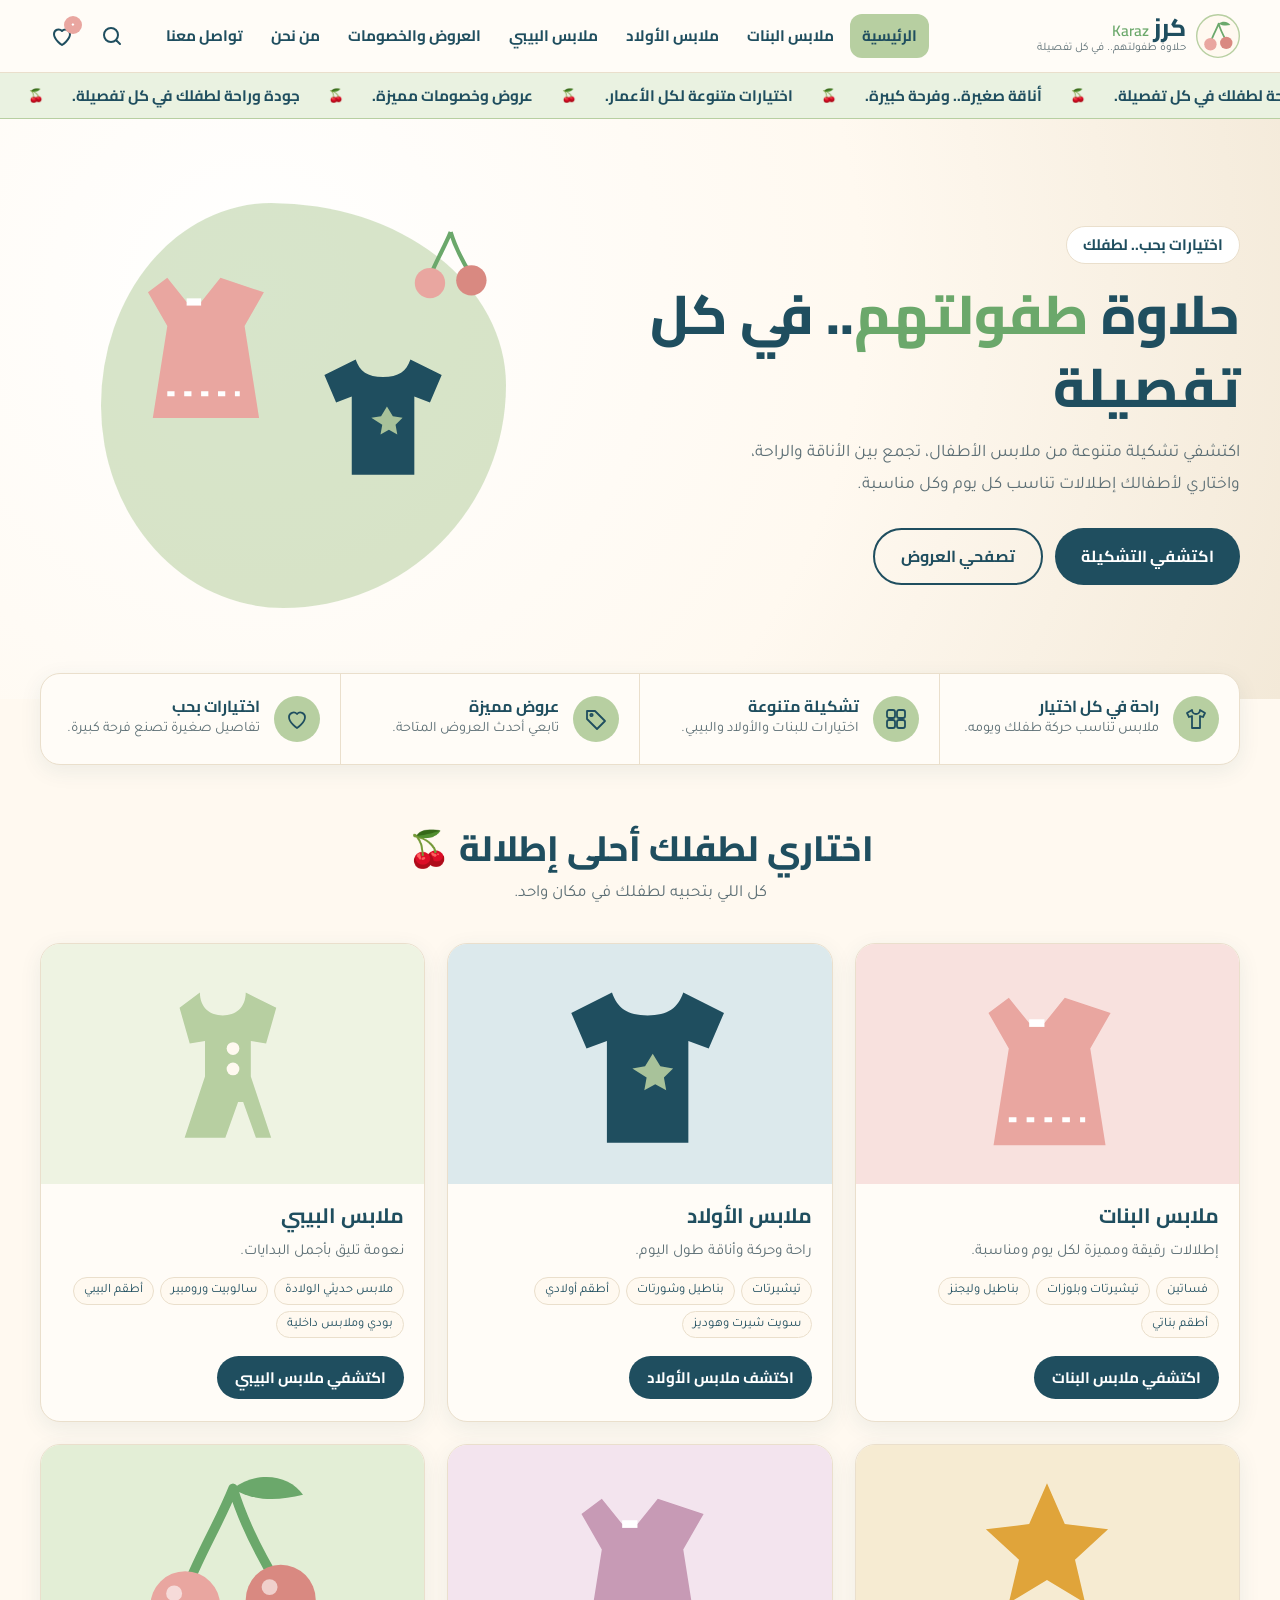
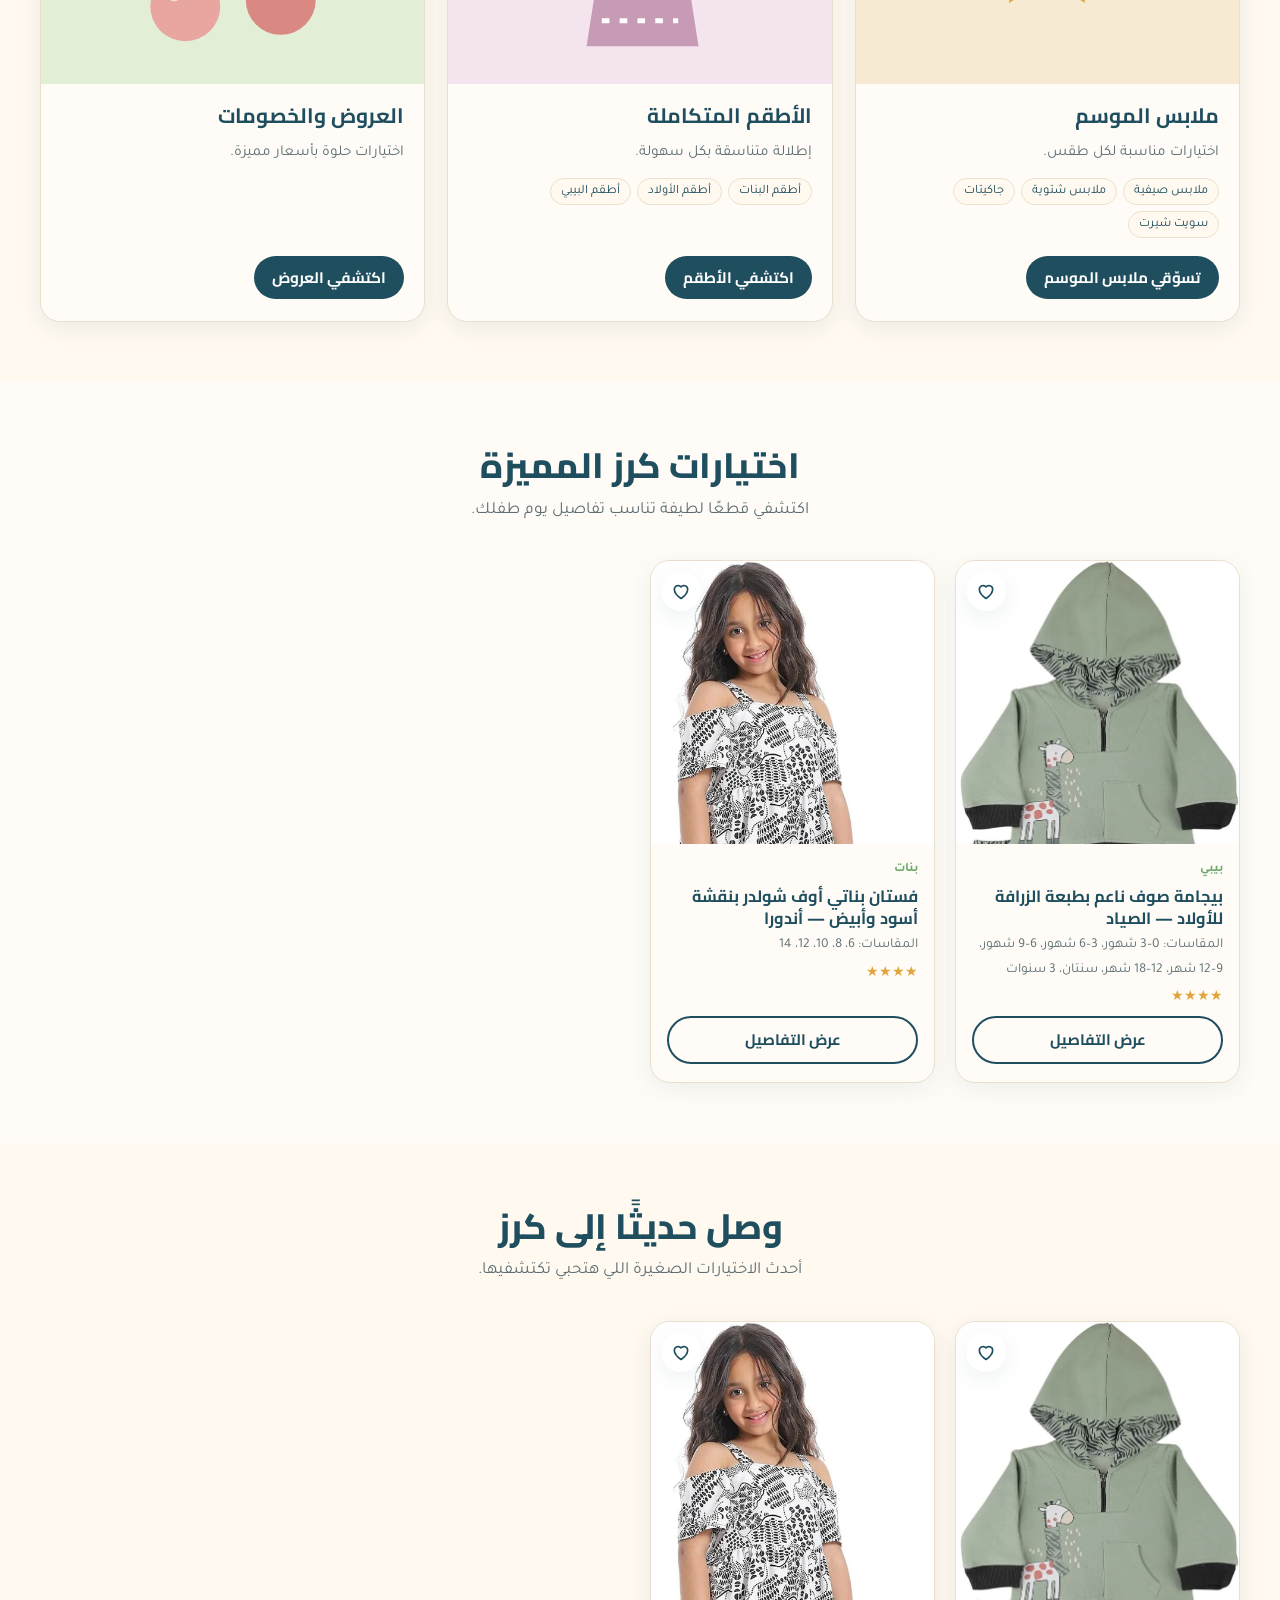
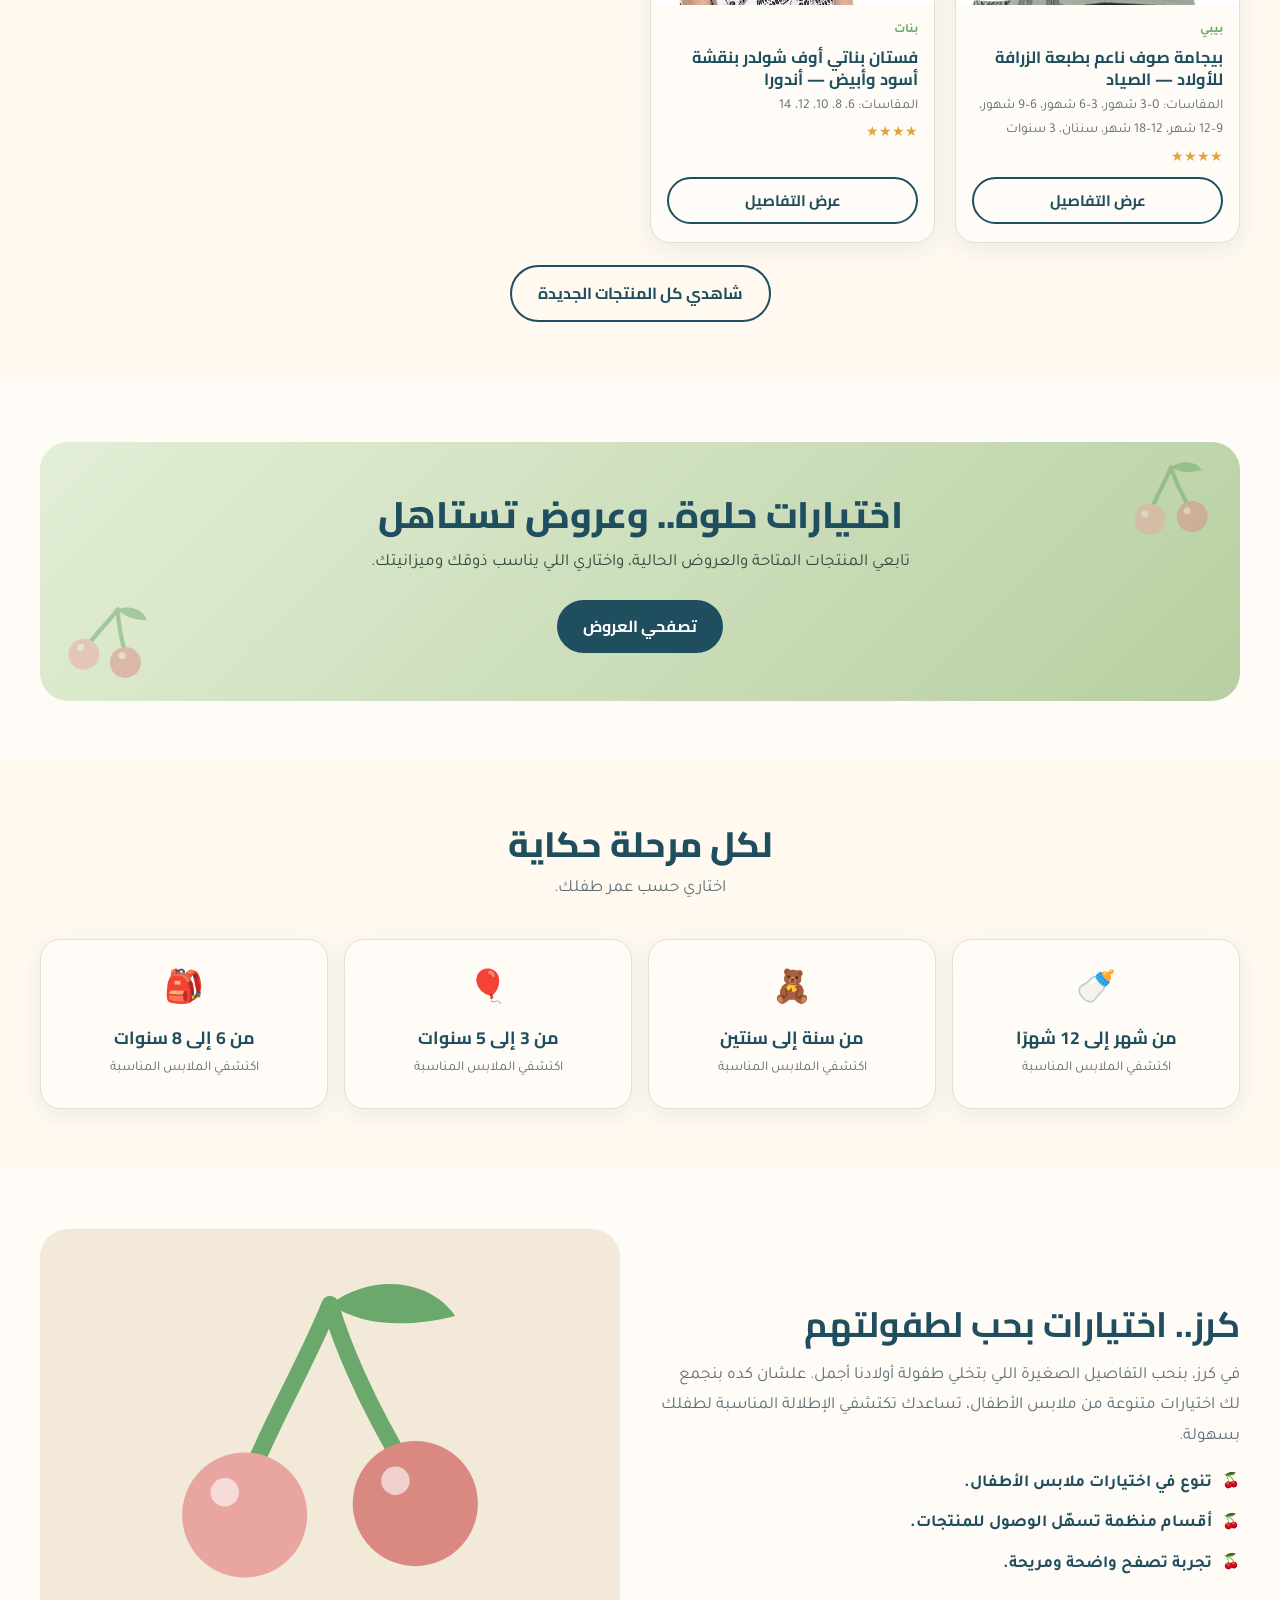
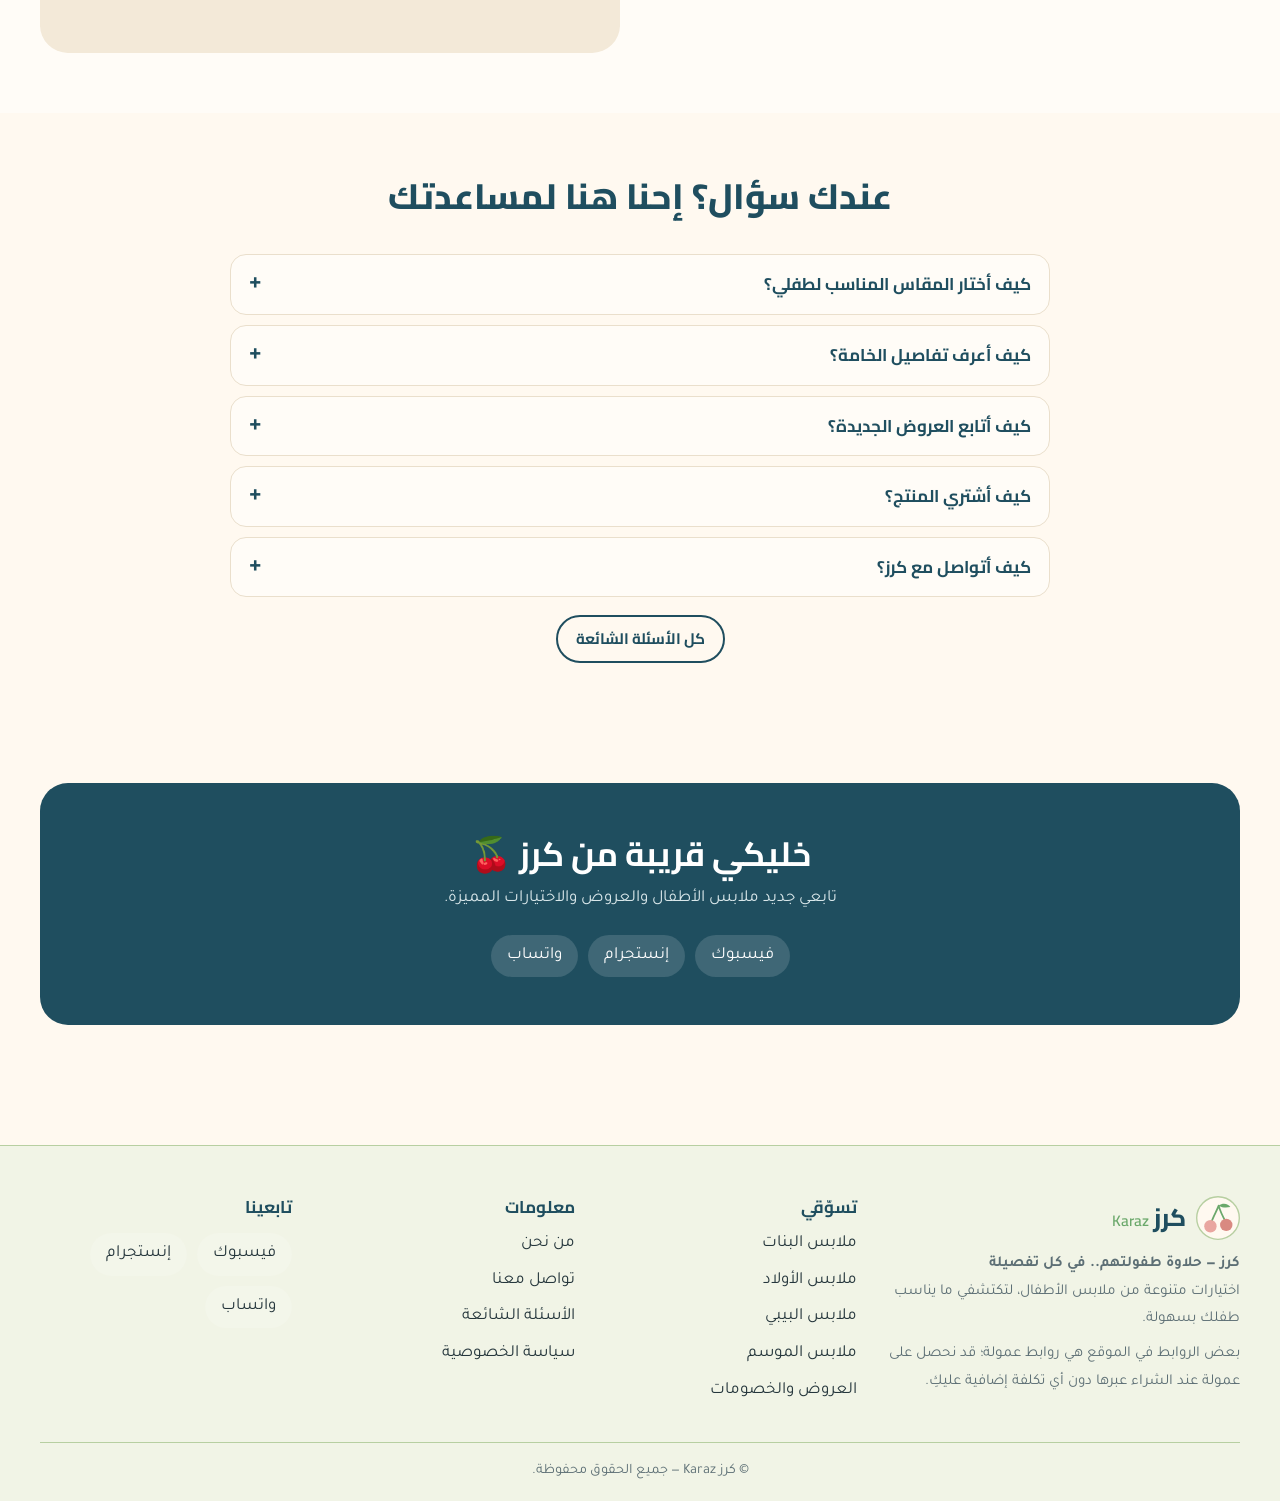
==== index.html @ 3b6eff99 "رفع موقع كرز Karaz صفحات الهبوط للمنتجات، المتجر، وملف التحديث التلقائي لفهرس المنتجات.  Co-Authored" ====
<!DOCTYPE html>
<html lang="ar" dir="rtl">
<head>
<meta charset="UTF-8">
<meta name="viewport" content="width=device-width, initial-scale=1">
<title>كرز | ملابس أطفال للبنات والأولاد والبيبي</title>
<meta name="description" content="كرز Karaz متجر مصري لعرض ملابس الأطفال للبنات والأولاد والبيبي. اكتشفي اختيارات أنيقة ومريحة وعروضًا مميزة بسهولة.">
<meta name="theme-color" content="#1F4E5F">
<link rel="preconnect" href="https://fonts.googleapis.com">
<link rel="preconnect" href="https://fonts.gstatic.com" crossorigin>
<link href="https://fonts.googleapis.com/css2?family=Cairo:wght@400;600;700;800&family=Tajawal:wght@400;500;700&display=swap" rel="stylesheet">
<link rel="stylesheet" href="assets/style.css">
</head>
<body>
<a href="#main" class="skip" id="skipLink">تخطّي إلى المحتوى</a>
<div id="app-header"></div>
<main id="main" tabindex="-1"></main>
<div id="app-footer"></div>
<div class="toast" id="toast" role="status" aria-live="polite"></div>
<noscript><p style="padding:20px;text-align:center">يلزم تفعيل JavaScript لعرض المتجر.</p></noscript>
<script src="assets/config.js"></script>
<script src="products/products.js"></script>
<script src="assets/app.js"></script>
</body>
</html>
---- assets/style.css ----
:root{
  --petrol:#1F4E5F; --green:#6BA86B; --green-soft:#B7CFA1; --cream:#FFF9F0; --warm-white:#FFFCF7;
  --pink:#E9A6A0; --beige:#F3E9D8; --ink:#25363c; --muted:#5d6f75; --line:#eadfcc;
  --radius:20px; --shadow:0 6px 22px rgba(31,78,95,.08);
}
*{box-sizing:border-box;margin:0;padding:0}
html{scroll-behavior:smooth}
body{font-family:'Tajawal','Cairo',sans-serif;background:var(--cream);color:var(--ink);line-height:1.8;font-size:17px;overflow-x:hidden}
h1,h2,h3,h4{font-family:'Cairo',sans-serif;color:var(--petrol);line-height:1.35}
a{color:inherit;text-decoration:none}
img,svg{max-width:100%;display:block}
button{font-family:inherit;cursor:pointer;border:0;background:none;color:inherit}
input,select{font-family:inherit;font-size:1rem}
:focus-visible{outline:3px solid var(--green);outline-offset:2px;border-radius:6px}
.container{width:min(1200px,100% - 32px);margin-inline:auto}
.skip{position:absolute;top:-60px;inset-inline-start:10px;background:var(--petrol);color:#fff;padding:8px 16px;border-radius:10px;z-index:200}
.skip:focus{top:10px}
.btn{display:inline-flex;align-items:center;justify-content:center;gap:8px;padding:12px 26px;border-radius:999px;font-weight:700;font-family:'Cairo',sans-serif;transition:.2s;font-size:1rem;min-height:46px}
.btn-primary{background:var(--petrol);color:#fff}
.btn-primary:hover{background:#17404e;transform:translateY(-2px)}
.btn-ghost{border:2px solid var(--petrol);color:var(--petrol);background:transparent}
.btn-ghost:hover{background:var(--petrol);color:#fff}
.btn-green{background:var(--green);color:#fff}
.btn-green:hover{background:#5a965a}
.btn-light{background:#fff;color:var(--petrol)}
.btn-sm{padding:8px 18px;min-height:40px;font-size:.95rem}

/* header */
.site-header{position:sticky;top:0;z-index:100;background:rgba(255,252,247,.96);backdrop-filter:blur(8px);border-bottom:1px solid var(--line)}
.header-row{display:flex;align-items:center;gap:20px;min-height:72px}
.logo{display:flex;align-items:center;gap:10px;flex-shrink:0}
.logo-mark{width:44px;height:44px}
.logo-text b{font-family:'Cairo';font-size:1.5rem;color:var(--petrol);display:block;line-height:1.1;font-weight:800}
.logo-text b span{color:var(--green);font-size:.95rem;font-weight:600;margin-inline-start:4px}
.logo-text small{font-size:.72rem;color:var(--muted);display:block;line-height:1.3}
.main-nav{margin-inline-start:auto}
.main-nav>ul{list-style:none;display:flex;gap:4px;align-items:center}
.main-nav li{position:relative}
.main-nav a.nav-link{display:block;padding:8px 12px;border-radius:12px;font-weight:700;font-family:'Cairo';font-size:.95rem;color:var(--petrol);transition:.2s}
.main-nav a.nav-link:hover,.main-nav a.nav-link.active{background:var(--green-soft)}
.dropdown{position:absolute;top:100%;inset-inline-start:0;background:var(--warm-white);border:1px solid var(--line);border-radius:16px;box-shadow:var(--shadow);padding:8px;min-width:210px;list-style:none;display:none;flex-direction:column;z-index:20}
.main-nav li:hover>.dropdown,.main-nav li:has(:focus-visible)>.dropdown{display:flex}
.dropdown a{display:block;padding:8px 12px;border-radius:10px;font-size:.95rem}
.dropdown a:hover{background:var(--cream);color:var(--petrol)}
.header-tools{display:flex;gap:6px;align-items:center}
.icon-btn{position:relative;width:44px;height:44px;border-radius:50%;display:grid;place-items:center;color:var(--petrol);transition:.2s}
.icon-btn:hover{background:var(--green-soft)}
.icon-btn svg{width:24px;height:24px}
.badge{position:absolute;top:2px;inset-inline-start:2px;background:var(--pink);color:#fff;font-size:.7rem;min-width:18px;height:18px;border-radius:9px;display:grid;place-items:center;font-weight:700}
.burger{display:none}
.search-bar{display:none;border-top:1px solid var(--line);padding:12px 0;background:var(--warm-white)}
.search-bar.open{display:block}
.search-bar form{display:flex;gap:10px}
.search-bar input{flex:1;padding:12px 18px;border-radius:999px;border:2px solid var(--line);background:#fff}
.search-bar input:focus{border-color:var(--green);outline:0}

/* drawer */
.drawer-bg{position:fixed;inset:0;background:rgba(0,0,0,.4);z-index:150;display:none}
.drawer-bg.open{display:block}
.drawer{position:fixed;top:0;bottom:0;inset-inline-start:0;width:min(320px,86vw);background:var(--warm-white);z-index:160;padding:20px;transform:translateX(100%);transition:transform .3s;overflow-y:auto}
.drawer.open{transform:translateX(0)}
.drawer .close{margin-inline-start:auto;display:block}
.drawer ul{list-style:none;margin-top:10px}
.drawer li>a,.drawer summary{display:block;padding:12px 8px;font-family:'Cairo';font-weight:700;color:var(--petrol);border-bottom:1px solid var(--line);cursor:pointer}
.drawer details ul{margin:0 0 6px}
.drawer details li a{padding:8px 18px;font-weight:500;color:var(--ink);border:0;font-family:'Tajawal'}

/* marquee */
.marquee{background:#EAF2E1;color:var(--petrol);overflow:hidden;border-bottom:1px solid var(--green-soft);direction:ltr}
.marquee-track{display:flex;width:max-content;animation:scroll 38s linear infinite}
.marquee:hover .marquee-track{animation-play-state:paused}
.marquee-item{direction:rtl;padding:9px 0;font-weight:700;font-family:'Cairo';font-size:.95rem;white-space:nowrap;display:flex;align-items:center}
.marquee-item::after{content:"🍒";margin:0 28px;font-size:.8rem}
@keyframes scroll{from{transform:translateX(-50%)}to{transform:translateX(0)}}

/* hero */
.hero{position:relative;overflow:hidden;background:radial-gradient(circle at 20% 30%,#fff 0,var(--cream) 55%,var(--beige) 100%)}
.hero-grid{display:grid;grid-template-columns:1.1fr .9fr;gap:30px;align-items:center;padding:56px 0 64px}
.eyebrow{display:inline-block;background:#fff;border:1px solid var(--line);padding:4px 16px;border-radius:999px;color:var(--petrol);font-weight:700;font-family:'Cairo';font-size:.95rem;margin-bottom:14px}
.hero h1{font-size:clamp(2rem,4.6vw,3.4rem);font-weight:800;margin-bottom:14px}
.hero h1 em{font-style:normal;color:var(--green)}
.hero p{color:var(--muted);max-width:520px;margin-bottom:26px;font-size:1.1rem}
.hero-actions{display:flex;gap:12px;flex-wrap:wrap}
.hero-art{position:relative;aspect-ratio:1/1;max-width:460px;margin-inline:auto;width:100%}
.hero-art .blob{position:absolute;inset:6%;background:var(--green-soft);border-radius:42% 58% 55% 45%/50% 45% 55% 50%;opacity:.55}
.hero-art svg.scene{position:absolute;inset:0;width:100%;height:100%}

/* sections */
section.block{padding:60px 0}
.sec-head{text-align:center;margin-bottom:34px}
.sec-head h2{font-size:clamp(1.6rem,3vw,2.2rem);font-weight:800}
.sec-head p{color:var(--muted);margin-top:6px}
.alt{background:var(--warm-white)}

/* features */
.features{padding:0;margin-top:-26px;position:relative;z-index:2}
.features-grid{display:grid;grid-template-columns:repeat(4,1fr);gap:0;background:var(--warm-white);border-radius:var(--radius);box-shadow:var(--shadow);border:1px solid var(--line)}
.feature{padding:22px 20px;display:flex;gap:14px;align-items:flex-start;border-inline-start:1px solid var(--line)}
.feature:first-child{border-inline-start:0}
.feature .ic{flex:0 0 46px;height:46px;border-radius:50%;background:var(--green-soft);display:grid;place-items:center;color:var(--petrol)}
.feature .ic svg{width:24px;height:24px}
.feature h3{font-size:1rem}
.feature p{font-size:.9rem;color:var(--muted);line-height:1.6}

/* category cards */
.cat-grid{display:grid;grid-template-columns:repeat(3,1fr);gap:22px}
.cat-card{background:var(--warm-white);border:1px solid var(--line);border-radius:var(--radius);overflow:hidden;box-shadow:var(--shadow);display:flex;flex-direction:column;transition:.25s}
.cat-card:hover{transform:translateY(-4px)}
.cat-media{aspect-ratio:16/10;display:grid;place-items:center;overflow:hidden}
.cat-media img{width:100%;height:100%;object-fit:cover}
.cat-media svg{width:60%;height:85%}
.cat-body{padding:18px 20px 22px;display:flex;flex-direction:column;gap:8px;flex:1}
.cat-body h3{font-size:1.3rem}
.cat-body>p{color:var(--muted);font-size:.95rem}
.cat-subs{display:flex;flex-wrap:wrap;gap:6px;margin:4px 0 10px}
.cat-subs a{font-size:.8rem;background:var(--cream);border:1px solid var(--line);border-radius:999px;padding:1px 10px;color:var(--petrol)}
.cat-subs a:hover{background:var(--green-soft)}
.cat-body .btn{margin-top:auto;align-self:flex-start}

/* product cards */
.prod-grid{display:grid;grid-template-columns:repeat(4,1fr);gap:20px}
.prod-card{background:var(--warm-white);border:1px solid var(--line);border-radius:var(--radius);overflow:hidden;box-shadow:var(--shadow);display:flex;flex-direction:column;position:relative}
.prod-img{aspect-ratio:1/1;background:var(--beige);display:grid;place-items:center;overflow:hidden}
.prod-img img{width:100%;height:100%;object-fit:cover}
.prod-img svg{width:55%}
.fav{position:absolute;top:10px;inset-inline-end:10px;background:#fff;width:40px;height:40px;border-radius:50%;display:grid;place-items:center;box-shadow:var(--shadow);color:var(--petrol)}
.fav svg{width:20px;height:20px}
.fav[aria-pressed="true"]{color:#d9534f}
.fav[aria-pressed="true"] svg{fill:currentColor}
.tag-off{position:absolute;top:10px;inset-inline-start:10px;background:var(--pink);color:#fff;font-weight:700;font-size:.8rem;padding:2px 12px;border-radius:999px;font-family:'Cairo'}
.prod-body{padding:14px 16px 18px;display:flex;flex-direction:column;gap:4px;flex:1}
.prod-cat{font-size:.8rem;color:var(--green);font-weight:700}
.prod-body h3{font-size:1.02rem}
.prod-meta{font-size:.85rem;color:var(--muted)}
.price{font-family:'Cairo';font-weight:800;color:var(--petrol)}
.price del{font-weight:500;color:var(--muted);font-size:.85rem;margin-inline-start:8px}
.stars{color:#e0a43a;font-size:.9rem}
.prod-body .btn{margin-top:auto}

/* empty */
.empty{grid-column:1/-1;text-align:center;padding:40px 20px;background:var(--warm-white);border:2px dashed var(--green-soft);border-radius:var(--radius);color:var(--muted)}
.empty svg{width:70px;margin:0 auto 10px}
.empty p{max-width:460px;margin:0 auto 14px}

/* promo */
.promo{background:linear-gradient(135deg,#E3EED6,var(--green-soft));border-radius:28px;padding:48px 30px;text-align:center;position:relative;overflow:hidden}
.promo h2{font-size:clamp(1.6rem,3vw,2.3rem);font-weight:800}
.promo p{max-width:560px;margin:8px auto 22px;color:#2e4a3c}
.promo .deco{position:absolute;width:90px;opacity:.5}
.promo .d1{top:14px;inset-inline-start:24px}
.promo .d2{bottom:14px;inset-inline-end:24px;transform:rotate(15deg)}

/* ages */
.age-grid{display:grid;grid-template-columns:repeat(4,1fr);gap:16px}
.age-card{background:var(--warm-white);border:1px solid var(--line);border-radius:var(--radius);padding:24px 14px;text-align:center;transition:.2s;box-shadow:var(--shadow)}
.age-card:hover{background:var(--green-soft);transform:translateY(-3px)}
.age-card b{display:block;font-family:'Cairo';font-size:1.1rem;color:var(--petrol)}
.age-card span{font-size:.85rem;color:var(--muted)}
.age-card .em{font-size:2rem}

/* why */
.why{display:grid;grid-template-columns:1fr 1fr;gap:40px;align-items:center}
.why h2{font-size:clamp(1.6rem,3vw,2.2rem);margin-bottom:12px}
.why p{color:var(--muted);margin-bottom:16px}
.why ul{list-style:none;display:grid;gap:10px}
.why li{display:flex;gap:10px;align-items:center;font-weight:700;color:var(--petrol)}
.why li::before{content:"🍒";font-size:.9rem}
.why .art{background:var(--beige);border-radius:28px;padding:30px;display:grid;place-items:center}
.why .art svg{width:70%}

/* tips */
.tips-grid{display:grid;grid-template-columns:repeat(4,1fr);gap:18px}
.tip{background:var(--warm-white);border:1px solid var(--line);border-radius:var(--radius);overflow:hidden;display:flex;flex-direction:column}
.tip-img{aspect-ratio:16/10;background:var(--beige)}
.tip-img img{width:100%;height:100%;object-fit:cover}
.tip div.b{padding:14px 16px}
.tip h3{font-size:1rem}

/* faq */
.faq{max-width:820px;margin-inline:auto;display:grid;gap:10px}
.faq details{background:var(--warm-white);border:1px solid var(--line);border-radius:16px;padding:0 18px}
.faq summary{padding:14px 0;font-family:'Cairo';font-weight:700;color:var(--petrol);cursor:pointer;list-style:none;display:flex;justify-content:space-between;gap:10px}
.faq summary::after{content:"+";font-size:1.4rem;line-height:1}
.faq details[open] summary::after{content:"−"}
.faq details p{padding:0 0 16px;color:var(--muted)}

/* newsletter */
.news{background:var(--petrol);color:#fff;border-radius:28px;padding:48px 24px;text-align:center}
.news h2{color:#fff;font-size:clamp(1.5rem,3vw,2.1rem)}
.news p{color:#d9e7ea;max-width:520px;margin:8px auto 20px}
.news form{display:flex;gap:10px;max-width:480px;margin:0 auto;flex-wrap:wrap}
.news input{flex:1;min-width:200px;padding:12px 18px;border-radius:999px;border:0}
.news small{display:block;margin-top:12px;color:#bcd2d7;font-size:.85rem}
.socials{display:flex;gap:10px;justify-content:center;margin-top:14px;flex-wrap:wrap}
.socials a{background:rgba(255,255,255,.14);padding:6px 16px;border-radius:999px}

/* footer */
footer.site-footer{background:#F1F4E6;border-top:1px solid var(--green-soft);padding:50px 0 0;margin-top:60px}
.foot-grid{display:grid;grid-template-columns:1.4fr 1fr 1fr 1fr;gap:30px}
.foot-grid h4{margin-bottom:10px}
.foot-grid ul{list-style:none;display:grid;gap:6px}
.foot-grid a:hover{color:var(--green)}
.foot-grid p{color:var(--muted);font-size:.95rem}
.foot-bottom{margin-top:36px;padding:16px 0;border-top:1px solid var(--green-soft);text-align:center;font-size:.9rem;color:var(--muted)}
.disclosure{font-size:.85rem;color:var(--muted);margin-top:8px}

/* inner pages */
.page-head{background:linear-gradient(var(--beige),var(--cream));padding:36px 0 26px;text-align:center}
.page-head h1{font-size:clamp(1.7rem,3.5vw,2.5rem);font-weight:800}
.page-head p{color:var(--muted)}
.crumbs{font-size:.88rem;color:var(--muted);margin-bottom:6px}
.crumbs a:hover{color:var(--green)}
.chips{display:flex;gap:8px;flex-wrap:wrap;justify-content:center;margin-top:16px}
.chip{padding:5px 16px;border-radius:999px;border:1.5px solid var(--green-soft);background:#fff;font-size:.9rem;font-weight:700;color:var(--petrol)}
.chip.on,.chip:hover{background:var(--petrol);color:#fff;border-color:var(--petrol)}
.listing{display:grid;grid-template-columns:270px 1fr;gap:26px;padding:30px 0}
.filters{background:var(--warm-white);border:1px solid var(--line);border-radius:var(--radius);padding:18px;align-self:start;position:sticky;top:90px}
.filters h3{font-size:1.05rem;margin-bottom:10px}
.f-group{margin-bottom:14px}
.f-group label.t{display:block;font-weight:700;font-size:.9rem;margin-bottom:4px;color:var(--petrol)}
.f-group select,.f-group input[type=text],.f-group input[type=number]{width:100%;padding:9px 12px;border-radius:12px;border:1.5px solid var(--line);background:#fff}
.f-row{display:flex;gap:8px}
.f-check{display:flex;gap:8px;align-items:center;font-weight:700;font-size:.95rem}
.f-actions{display:grid;gap:8px;margin-top:10px}
.filter-toggle{display:none;margin-bottom:12px}
.result-count{color:var(--muted);margin-bottom:14px;font-size:.95rem}
.prod-grid.list{grid-template-columns:repeat(3,1fr)}

/* product page */
.pd{display:grid;grid-template-columns:1fr 1fr;gap:36px;padding:30px 0}
.gallery .main{aspect-ratio:1/1;background:var(--beige);border-radius:var(--radius);overflow:hidden;display:grid;place-items:center}
.gallery .main img{width:100%;height:100%;object-fit:cover}
.gallery .main svg{width:50%}
.thumbs{display:flex;gap:8px;margin-top:10px}
.thumbs button{width:70px;height:70px;border-radius:12px;overflow:hidden;border:2px solid var(--line)}
.thumbs button[aria-current=true]{border-color:var(--petrol)}
.thumbs img{width:100%;height:100%;object-fit:cover}
.pd h1{font-size:clamp(1.5rem,3vw,2.1rem);margin-bottom:6px}
.pd .price{font-size:1.6rem;margin:8px 0}
.spec{list-style:none;display:grid;gap:6px;margin:14px 0;padding:14px 18px;background:var(--warm-white);border:1px solid var(--line);border-radius:16px}
.spec b{color:var(--petrol)}
.pd-actions{display:flex;gap:10px;flex-wrap:wrap;margin:16px 0}
.prose{max-width:780px;margin-inline:auto;padding:36px 0;display:grid;gap:14px}
.prose h2{font-size:1.4rem;margin-top:10px}
.prose p,.prose li{color:var(--muted)}
.prose ul{padding-inline-start:22px}
.contact-box{background:var(--warm-white);border:1px solid var(--line);border-radius:var(--radius);padding:22px}

.toast{position:fixed;bottom:20px;inset-inline-start:50%;transform:translateX(50%) translateY(30px);background:var(--petrol);color:#fff;padding:10px 22px;border-radius:999px;opacity:0;transition:.3s;z-index:300;pointer-events:none}
.toast.show{opacity:1;transform:translateX(50%) translateY(0)}

@media(max-width:1000px){
  .prod-grid,.tips-grid{grid-template-columns:repeat(3,1fr)}
  .prod-grid.list{grid-template-columns:repeat(2,1fr)}
  .cat-grid{grid-template-columns:repeat(2,1fr)}
  .features-grid{grid-template-columns:repeat(2,1fr)}
  .feature:nth-child(3){border-inline-start:0}
  .feature:nth-child(n+3){border-top:1px solid var(--line)}
  .main-nav{display:none}
  .burger{display:grid}
  .header-tools{margin-inline-start:auto}
  .foot-grid{grid-template-columns:1fr 1fr}
}
@media(max-width:760px){
  body{font-size:16px}
  .hero-grid{grid-template-columns:1fr;padding:30px 0 46px;text-align:center}
  .hero p{margin-inline:auto}
  .hero-actions{justify-content:center}
  .hero-art{max-width:300px;order:-1}
  .prod-grid,.prod-grid.list,.tips-grid{grid-template-columns:repeat(2,1fr);gap:12px}
  .cat-grid{grid-template-columns:1fr}
  .age-grid{grid-template-columns:repeat(2,1fr)}
  .why,.pd{grid-template-columns:1fr}
  .listing{grid-template-columns:1fr}
  .filters{display:none;position:static}
  .filters.open{display:block}
  .filter-toggle{display:inline-flex}
  section.block{padding:42px 0}
  .logo-text small{display:none}
  .prod-body{padding:10px 12px 14px}
  .prod-body h3{font-size:.92rem}
  .btn{padding:10px 18px}
}
@media(max-width:480px){
  .features-grid{grid-template-columns:1fr}
  .feature{border-inline-start:0;border-top:1px solid var(--line)}
  .feature:first-child{border-top:0}
  .foot-grid{grid-template-columns:1fr}
}
@media(prefers-reduced-motion:reduce){
  *{animation:none!important;transition:none!important;scroll-behavior:auto!important}
}
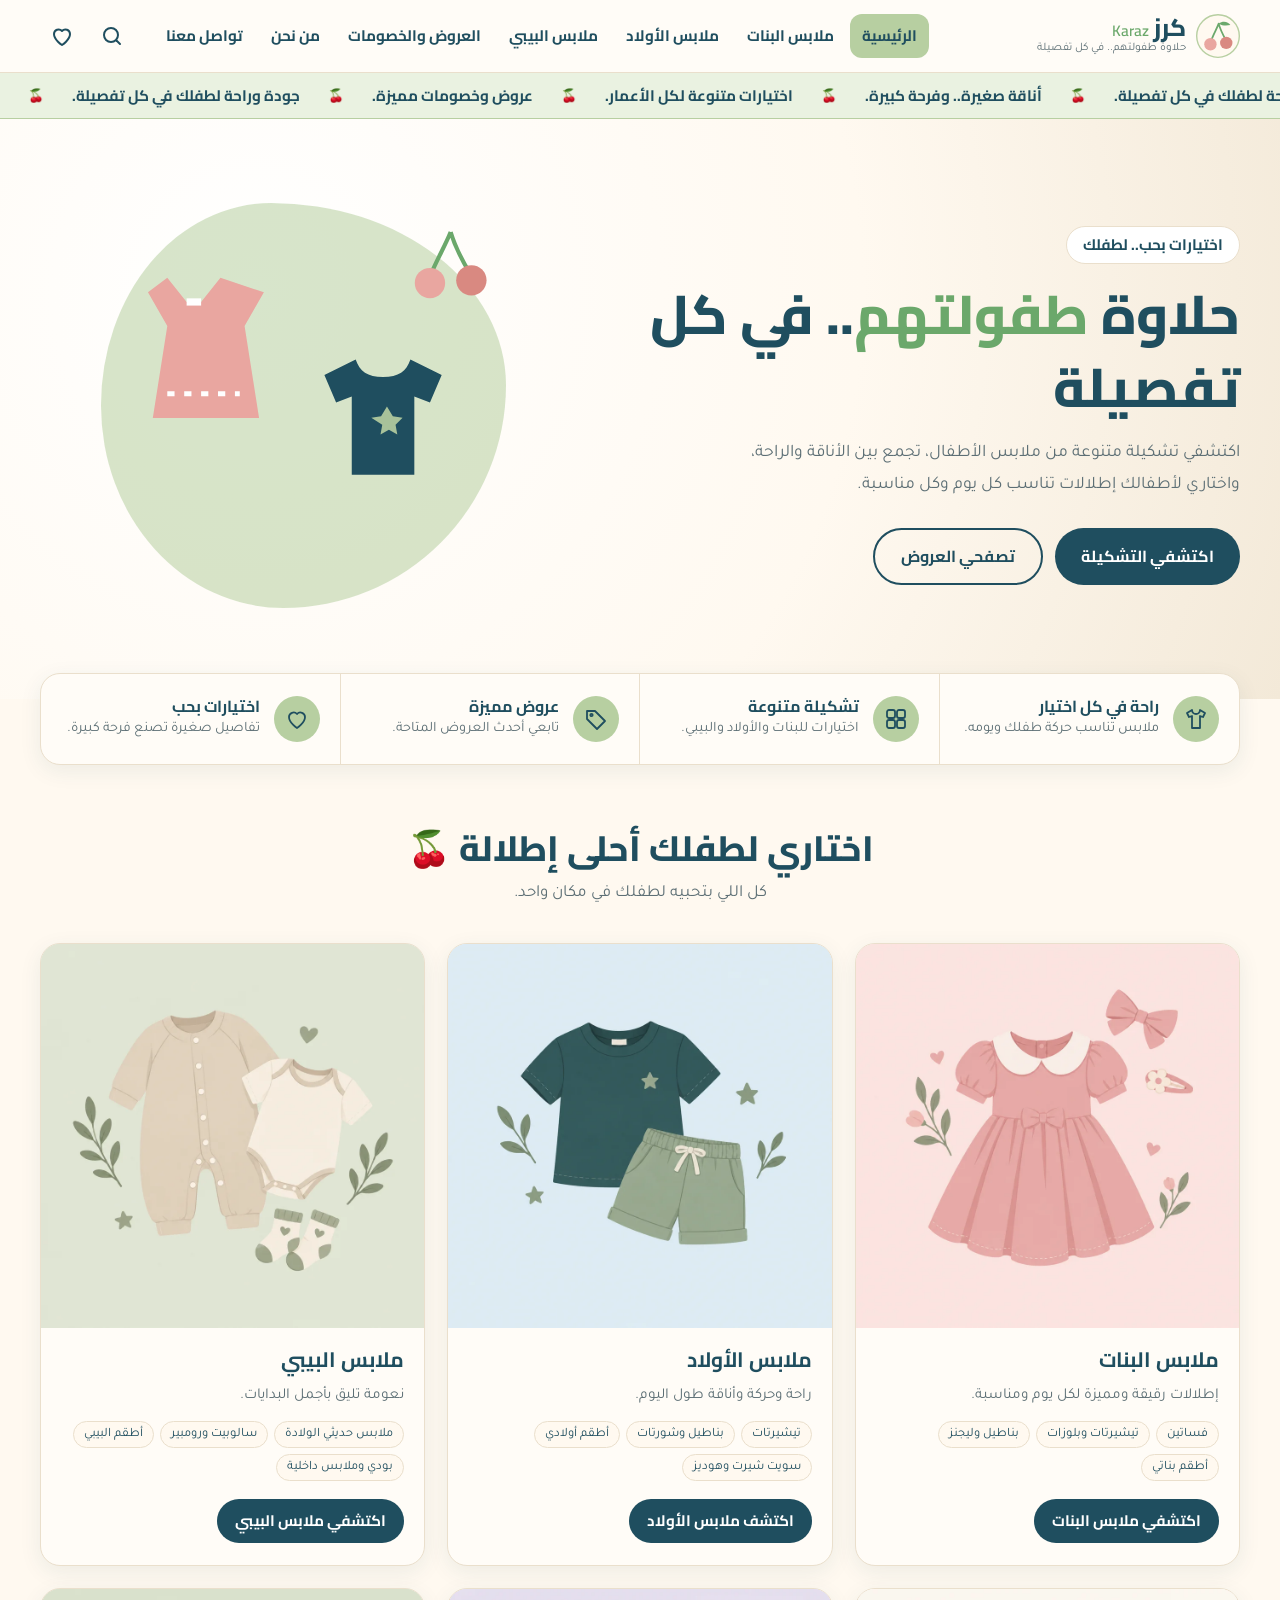
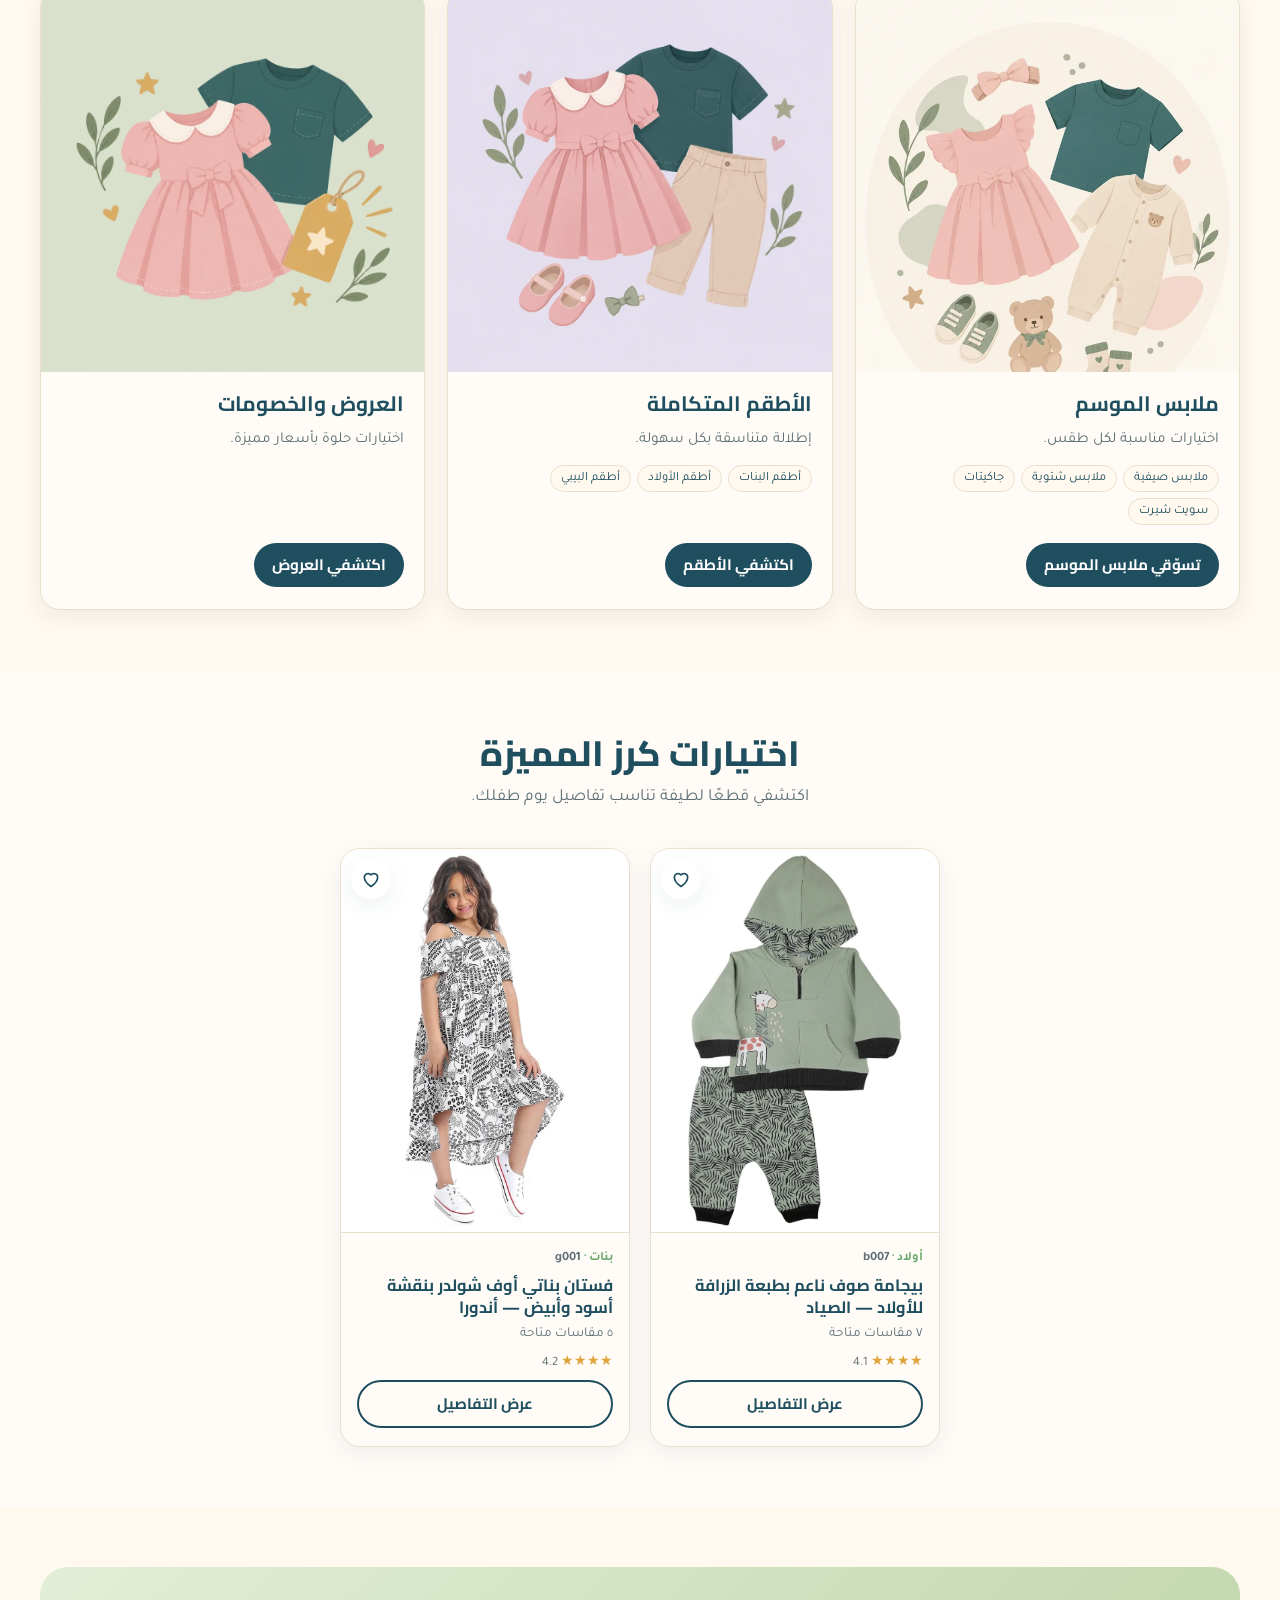
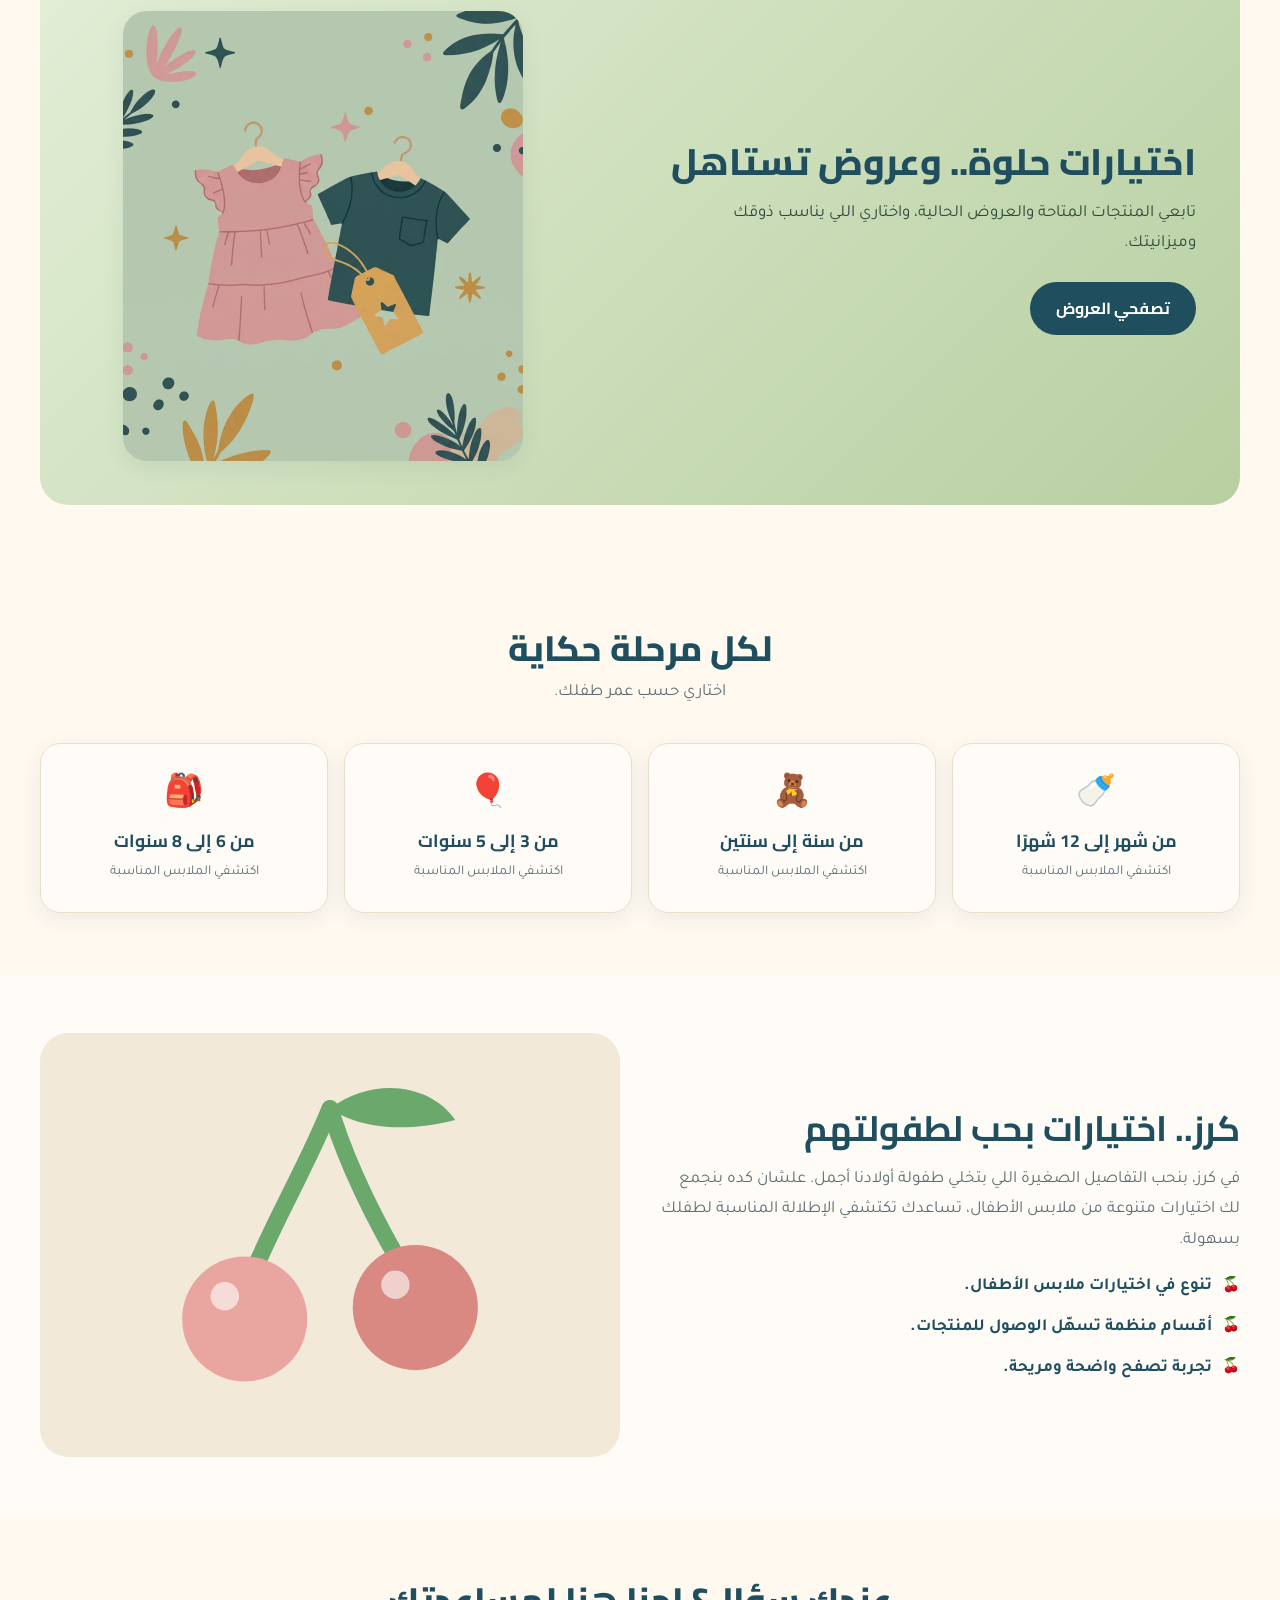
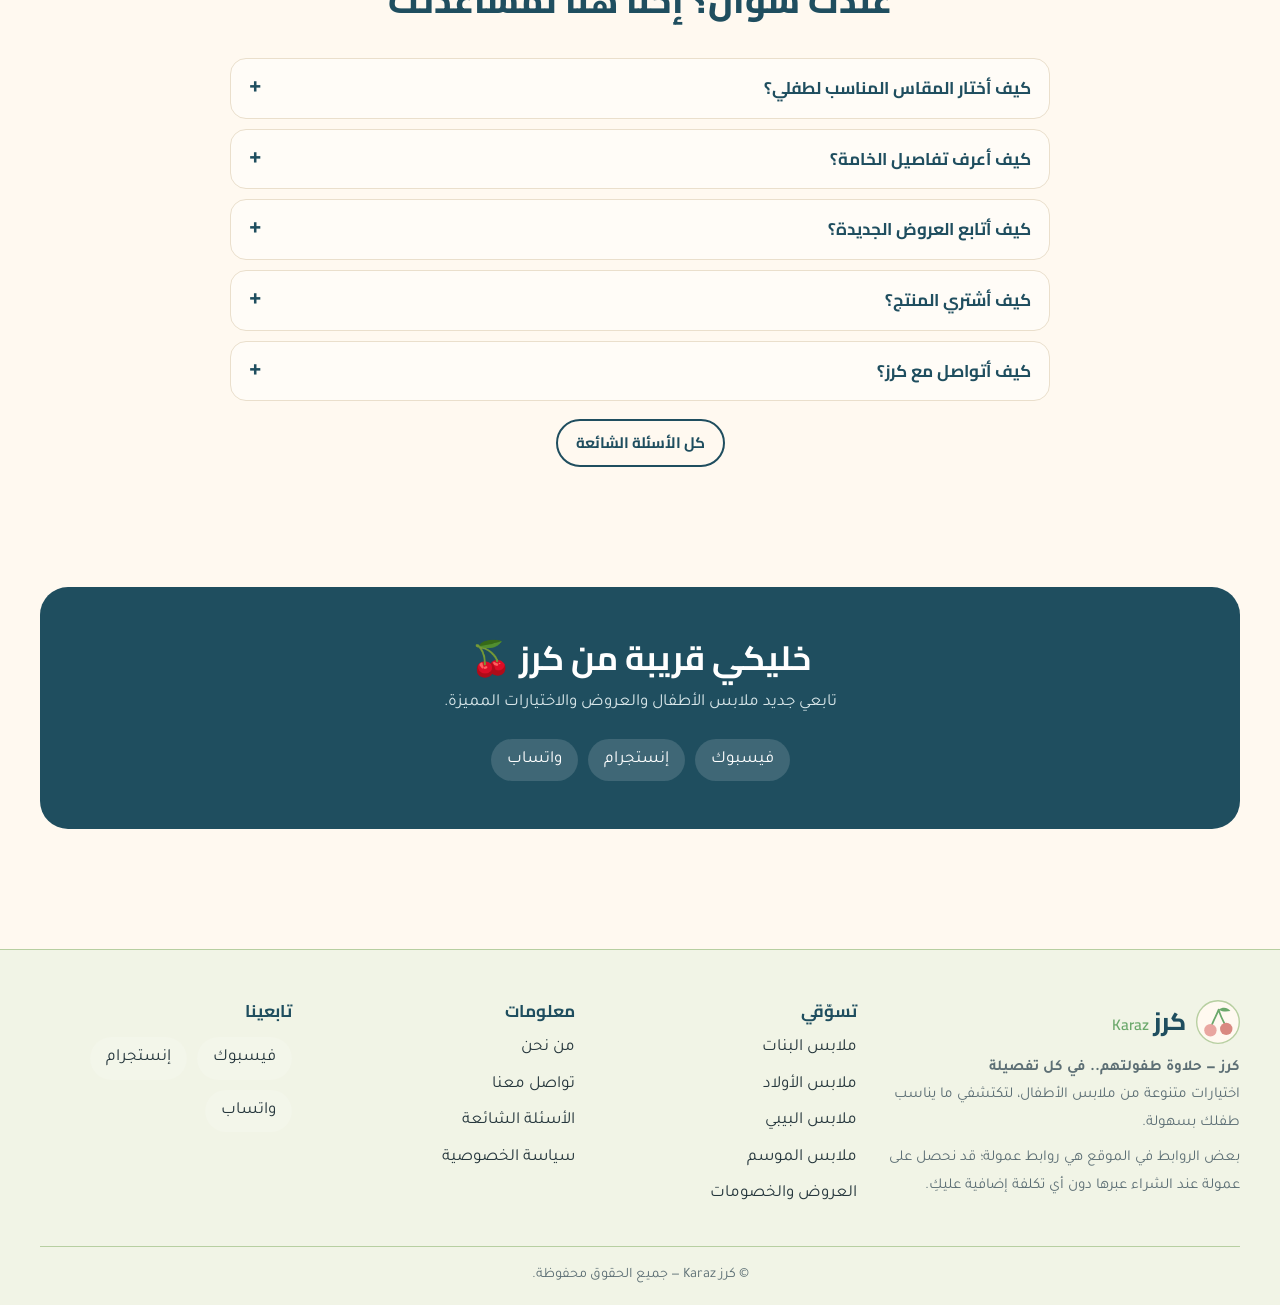
==== commit 88037fe8: "المرحلة 3: اختبار الشاشات وتحسين الأداء - اختبار 360/390/430/768/1024/1440 على كل الصفحات بدون تمرير" ====
--- a/index.html
+++ b/index.html
@@ -8,7 +8,7 @@
 <meta name="theme-color" content="#1F4E5F">
 <link rel="preconnect" href="https://fonts.googleapis.com">
 <link rel="preconnect" href="https://fonts.gstatic.com" crossorigin>
-<link href="https://fonts.googleapis.com/css2?family=Cairo:wght@400;600;700;800&family=Tajawal:wght@400;500;700&display=swap" rel="stylesheet">
+<link href="https://fonts.googleapis.com/css2?family=Cairo:wght@600;700;800&family=Tajawal:wght@400;500;700&display=swap" rel="stylesheet">
 <link rel="stylesheet" href="assets/style.css">
 </head>
 <body>
--- a/assets/style.css
+++ b/assets/style.css
@@ -106,8 +106,8 @@
 .cat-grid{display:grid;grid-template-columns:repeat(3,1fr);gap:22px}
 .cat-card{background:var(--warm-white);border:1px solid var(--line);border-radius:var(--radius);overflow:hidden;box-shadow:var(--shadow);display:flex;flex-direction:column;transition:.25s}
 .cat-card:hover{transform:translateY(-4px)}
-.cat-media{aspect-ratio:16/10;display:grid;place-items:center;overflow:hidden}
-.cat-media img{width:100%;height:100%;object-fit:cover}
+.cat-media{aspect-ratio:1/1;display:grid;place-items:center;overflow:hidden}
+.cat-media img{width:100%;height:100%;object-fit:contain}
 .cat-media svg{width:60%;height:85%}
 .cat-body{padding:18px 20px 22px;display:flex;flex-direction:column;gap:8px;flex:1}
 .cat-body h3{font-size:1.3rem}
@@ -119,9 +119,11 @@
 
 /* product cards */
 .prod-grid{display:grid;grid-template-columns:repeat(4,1fr);gap:20px}
-.prod-card{background:var(--warm-white);border:1px solid var(--line);border-radius:var(--radius);overflow:hidden;box-shadow:var(--shadow);display:flex;flex-direction:column;position:relative}
-.prod-img{aspect-ratio:1/1;background:var(--beige);display:grid;place-items:center;overflow:hidden}
-.prod-img img{width:100%;height:100%;object-fit:cover}
+.prod-card{transition:transform .25s,box-shadow .25s;background:var(--warm-white);border:1px solid var(--line);border-radius:var(--radius);overflow:hidden;box-shadow:var(--shadow);display:flex;flex-direction:column;position:relative}
+.prod-img{position:relative;aspect-ratio:3/4;background:#fff;display:grid;place-items:center;overflow:hidden;border-bottom:1px solid var(--line)}
+.prod-img img{position:absolute;inset:0;width:100%;height:100%;object-fit:contain;padding:6px;transition:transform .35s}
+.prod-card:hover{transform:translateY(-4px);box-shadow:0 12px 30px rgba(31,78,95,.14)}
+.prod-card:hover .prod-img img{transform:scale(1.03)}
 .prod-img svg{width:55%}
 .fav{position:absolute;top:10px;inset-inline-end:10px;background:#fff;width:40px;height:40px;border-radius:50%;display:grid;place-items:center;box-shadow:var(--shadow);color:var(--petrol)}
 .fav svg{width:20px;height:20px}
@@ -130,7 +132,9 @@
 .tag-off{position:absolute;top:10px;inset-inline-start:10px;background:var(--pink);color:#fff;font-weight:700;font-size:.8rem;padding:2px 12px;border-radius:999px;font-family:'Cairo'}
 .prod-body{padding:14px 16px 18px;display:flex;flex-direction:column;gap:4px;flex:1}
 .prod-cat{font-size:.8rem;color:var(--green);font-weight:700}
-.prod-body h3{font-size:1.02rem}
+.prod-body h3{font-size:1.02rem;display:-webkit-box;-webkit-line-clamp:2;-webkit-box-orient:vertical;overflow:hidden;min-height:2.7em;line-height:1.35}
+.prod-body .stars small{color:var(--muted);font-size:.8rem}
+.prod-meta{display:-webkit-box;-webkit-line-clamp:2;-webkit-box-orient:vertical;overflow:hidden}
 .prod-meta{font-size:.85rem;color:var(--muted)}
 .price{font-family:'Cairo';font-weight:800;color:var(--petrol)}
 .price del{font-weight:500;color:var(--muted);font-size:.85rem;margin-inline-start:8px}
@@ -143,12 +147,11 @@
 .empty p{max-width:460px;margin:0 auto 14px}
 
 /* promo */
-.promo{background:linear-gradient(135deg,#E3EED6,var(--green-soft));border-radius:28px;padding:48px 30px;text-align:center;position:relative;overflow:hidden}
+.promo{background:linear-gradient(135deg,#E3EED6,var(--green-soft));border-radius:28px;padding:clamp(24px,4vw,44px);position:relative;overflow:hidden;display:grid;grid-template-columns:1.1fr .9fr;gap:clamp(20px,4vw,48px);align-items:center}
+.promo-text{display:grid;gap:12px;justify-items:start}
+.promo-img{width:100%;max-width:400px;aspect-ratio:1/1;object-fit:cover;border-radius:24px;box-shadow:var(--shadow);margin-inline:auto}
 .promo h2{font-size:clamp(1.6rem,3vw,2.3rem);font-weight:800}
-.promo p{max-width:560px;margin:8px auto 22px;color:#2e4a3c}
-.promo .deco{position:absolute;width:90px;opacity:.5}
-.promo .d1{top:14px;inset-inline-start:24px}
-.promo .d2{bottom:14px;inset-inline-end:24px;transform:rotate(15deg)}
+.promo p{max-width:520px;margin:0 0 10px;color:#2e4a3c}
 
 /* ages */
 .age-grid{display:grid;grid-template-columns:repeat(4,1fr);gap:16px}
@@ -211,7 +214,7 @@
 .crumbs{font-size:.88rem;color:var(--muted);margin-bottom:6px}
 .crumbs a:hover{color:var(--green)}
 .chips{display:flex;gap:8px;flex-wrap:wrap;justify-content:center;margin-top:16px}
-.chip{padding:5px 16px;border-radius:999px;border:1.5px solid var(--green-soft);background:#fff;font-size:.9rem;font-weight:700;color:var(--petrol)}
+.chip{display:inline-flex;align-items:center;min-height:38px;padding:5px 18px;border-radius:999px;border:1.5px solid var(--green-soft);background:#fff;font-size:.92rem;font-weight:700;color:var(--petrol);transition:.2s}
 .chip.on,.chip:hover{background:var(--petrol);color:#fff;border-color:var(--petrol)}
 .listing{display:grid;grid-template-columns:270px 1fr;gap:26px;padding:30px 0}
 .filters{background:var(--warm-white);border:1px solid var(--line);border-radius:var(--radius);padding:18px;align-self:start;position:sticky;top:90px}
@@ -224,7 +227,10 @@
 .f-actions{display:grid;gap:8px;margin-top:10px}
 .filter-toggle{display:none;margin-bottom:12px}
 .result-count{color:var(--muted);margin-bottom:14px;font-size:.95rem}
-.prod-grid.list{grid-template-columns:repeat(3,1fr)}
+.prod-grid.list{grid-template-columns:repeat(auto-fill,minmax(230px,1fr))}
+.more-box{grid-column:span 2;background:var(--warm-white);border:2px dashed var(--green-soft);border-radius:var(--radius);padding:28px 24px;display:grid;gap:10px;align-content:center;text-align:center}
+.more-box h3{font-size:1.15rem}.more-box p{color:var(--muted)}
+.more-box .chips{margin-top:6px}
 
 /* product page */
 .pd{display:grid;grid-template-columns:1fr 1fr;gap:36px;padding:30px 0}
@@ -251,7 +257,6 @@
 
 @media(max-width:1000px){
   .prod-grid,.tips-grid{grid-template-columns:repeat(3,1fr)}
-  .prod-grid.list{grid-template-columns:repeat(2,1fr)}
   .cat-grid{grid-template-columns:repeat(2,1fr)}
   .features-grid{grid-template-columns:repeat(2,1fr)}
   .feature:nth-child(3){border-inline-start:0}
@@ -268,6 +273,7 @@
   .hero-actions{justify-content:center}
   .hero-art{max-width:300px;order:-1}
   .prod-grid,.prod-grid.list,.tips-grid{grid-template-columns:repeat(2,1fr);gap:12px}
+  .more-box{grid-column:1/-1}
   .cat-grid{grid-template-columns:1fr}
   .age-grid{grid-template-columns:repeat(2,1fr)}
   .why,.pd{grid-template-columns:1fr}
@@ -290,3 +296,41 @@
 @media(prefers-reduced-motion:reduce){
   *{animation:none!important;transition:none!important;scroll-behavior:auto!important}
 }
+
+/* about */
+.about{background:radial-gradient(circle at 85% 20%,#fff 0,var(--cream) 55%,var(--beige) 100%);padding:56px 0 64px}
+.ab-grid{display:grid;grid-template-columns:1fr 1fr;gap:clamp(24px,5vw,64px);align-items:center}
+.ab-text{display:grid;gap:14px;justify-items:start}
+.ab-eyebrow{display:inline-block;background:#EAF2E1;color:var(--green);border:1px solid var(--green-soft);font-family:'Cairo';font-weight:700;font-size:.9rem;padding:2px 16px;border-radius:999px}
+.ab-text h1{font-size:clamp(2rem,4.4vw,3.2rem);font-weight:800;line-height:1.3;text-wrap:balance}
+.ab-text p{color:var(--muted);font-size:1.12rem;max-width:30em;line-height:1.9}
+.ab-btn{margin-top:6px;min-height:52px;padding:12px 32px;font-size:1.08rem;gap:10px;box-shadow:0 6px 16px rgba(31,78,95,.22)}
+.ab-art{position:relative;margin:0;width:100%;max-width:560px;margin-inline:auto}
+.ab-art img{width:100%;height:auto;aspect-ratio:4/3;object-fit:cover;border-radius:30px;border:1px solid var(--line);box-shadow:var(--shadow);background:#faf3e4}
+.ab-cherry{position:absolute;bottom:-16px;inset-inline-start:-14px;background:var(--warm-white);border-radius:50%;width:84px;height:84px;display:grid;place-items:center;box-shadow:var(--shadow);border:1px solid var(--line)}
+@media(max-width:760px){
+  .about{padding:32px 0 48px}
+  .ab-grid{grid-template-columns:1fr}
+  .ab-art{order:-1;max-width:380px}
+}
+
+.badge[hidden]{display:none}
+
+@media(max-width:760px){.promo{grid-template-columns:1fr}.promo-img{max-width:320px;order:-1}.ab-art{max-width:420px}}
+
+/* mobile: no breadcrumbs, swipeable category chips */
+@media(max-width:760px){
+  .crumbs{display:none}
+  .page-head{padding:24px 0 18px}
+  .container>.chips{flex-wrap:nowrap;justify-content:flex-start;overflow-x:auto;overflow-y:hidden;-webkit-overflow-scrolling:touch;scroll-snap-type:x proximity;scroll-padding-inline:16px;scrollbar-width:none;margin-inline:-16px;padding:4px 16px 8px;gap:8px}
+  .container>.chips::-webkit-scrollbar{display:none}
+  .container>.chips .chip{flex:0 0 auto;white-space:nowrap;scroll-snap-align:start}
+}
+
+.prod-code{color:var(--muted);font-weight:600;direction:ltr;unicode-bidi:embed}
+
+.f-group select{appearance:none;-webkit-appearance:none;padding-inline:12px 34px;background:#fff url("data:image/svg+xml,%3Csvg xmlns='http://www.w3.org/2000/svg' width='12' height='8' viewBox='0 0 12 8'%3E%3Cpath d='M1 1l5 5 5-5' fill='none' stroke='%231F4E5F' stroke-width='2' stroke-linecap='round'/%3E%3C/svg%3E") no-repeat left 12px center}
+
+.prod-grid.few{grid-template-columns:repeat(var(--n),minmax(0,290px));justify-content:center}
+@media(max-width:760px){.prod-grid.few{grid-template-columns:repeat(2,1fr);justify-content:stretch}}
+@media(max-width:1000px) and (min-width:761px){.prod-grid.few{grid-template-columns:repeat(var(--n),minmax(0,260px))}}
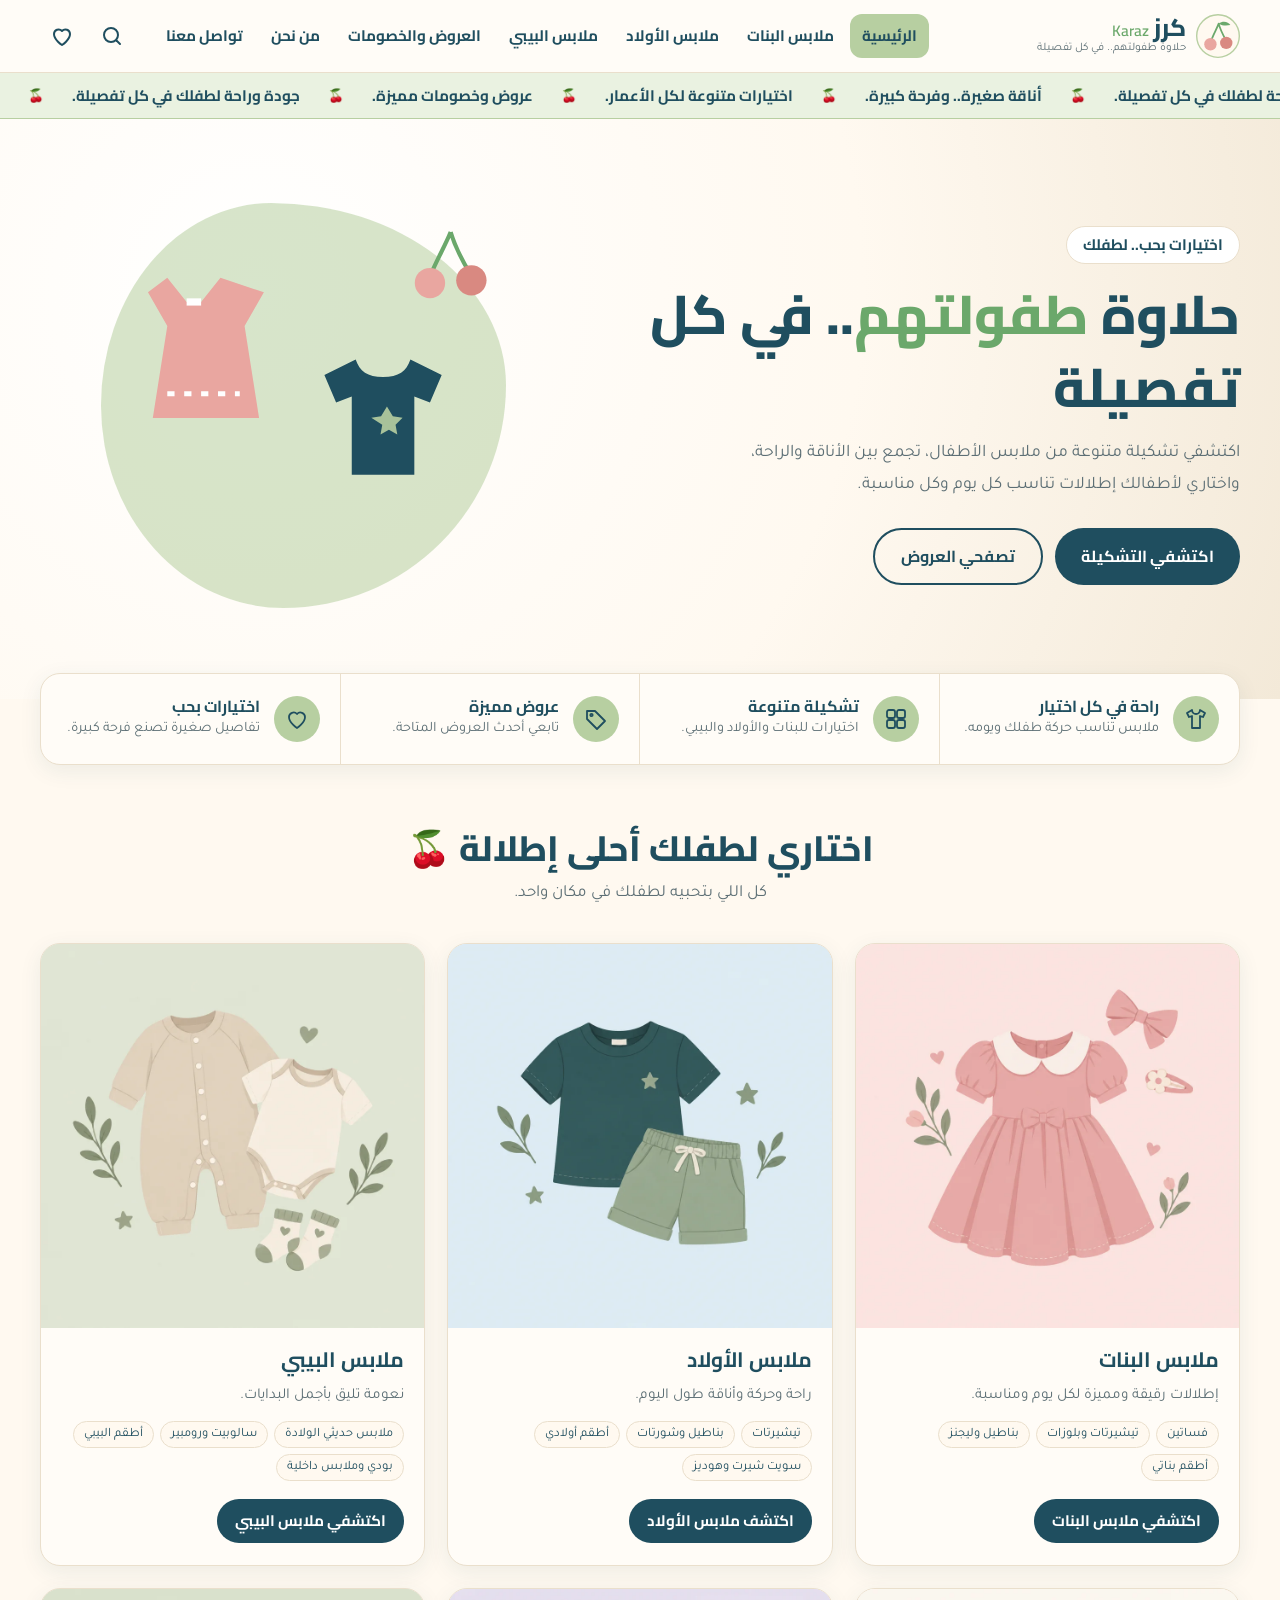
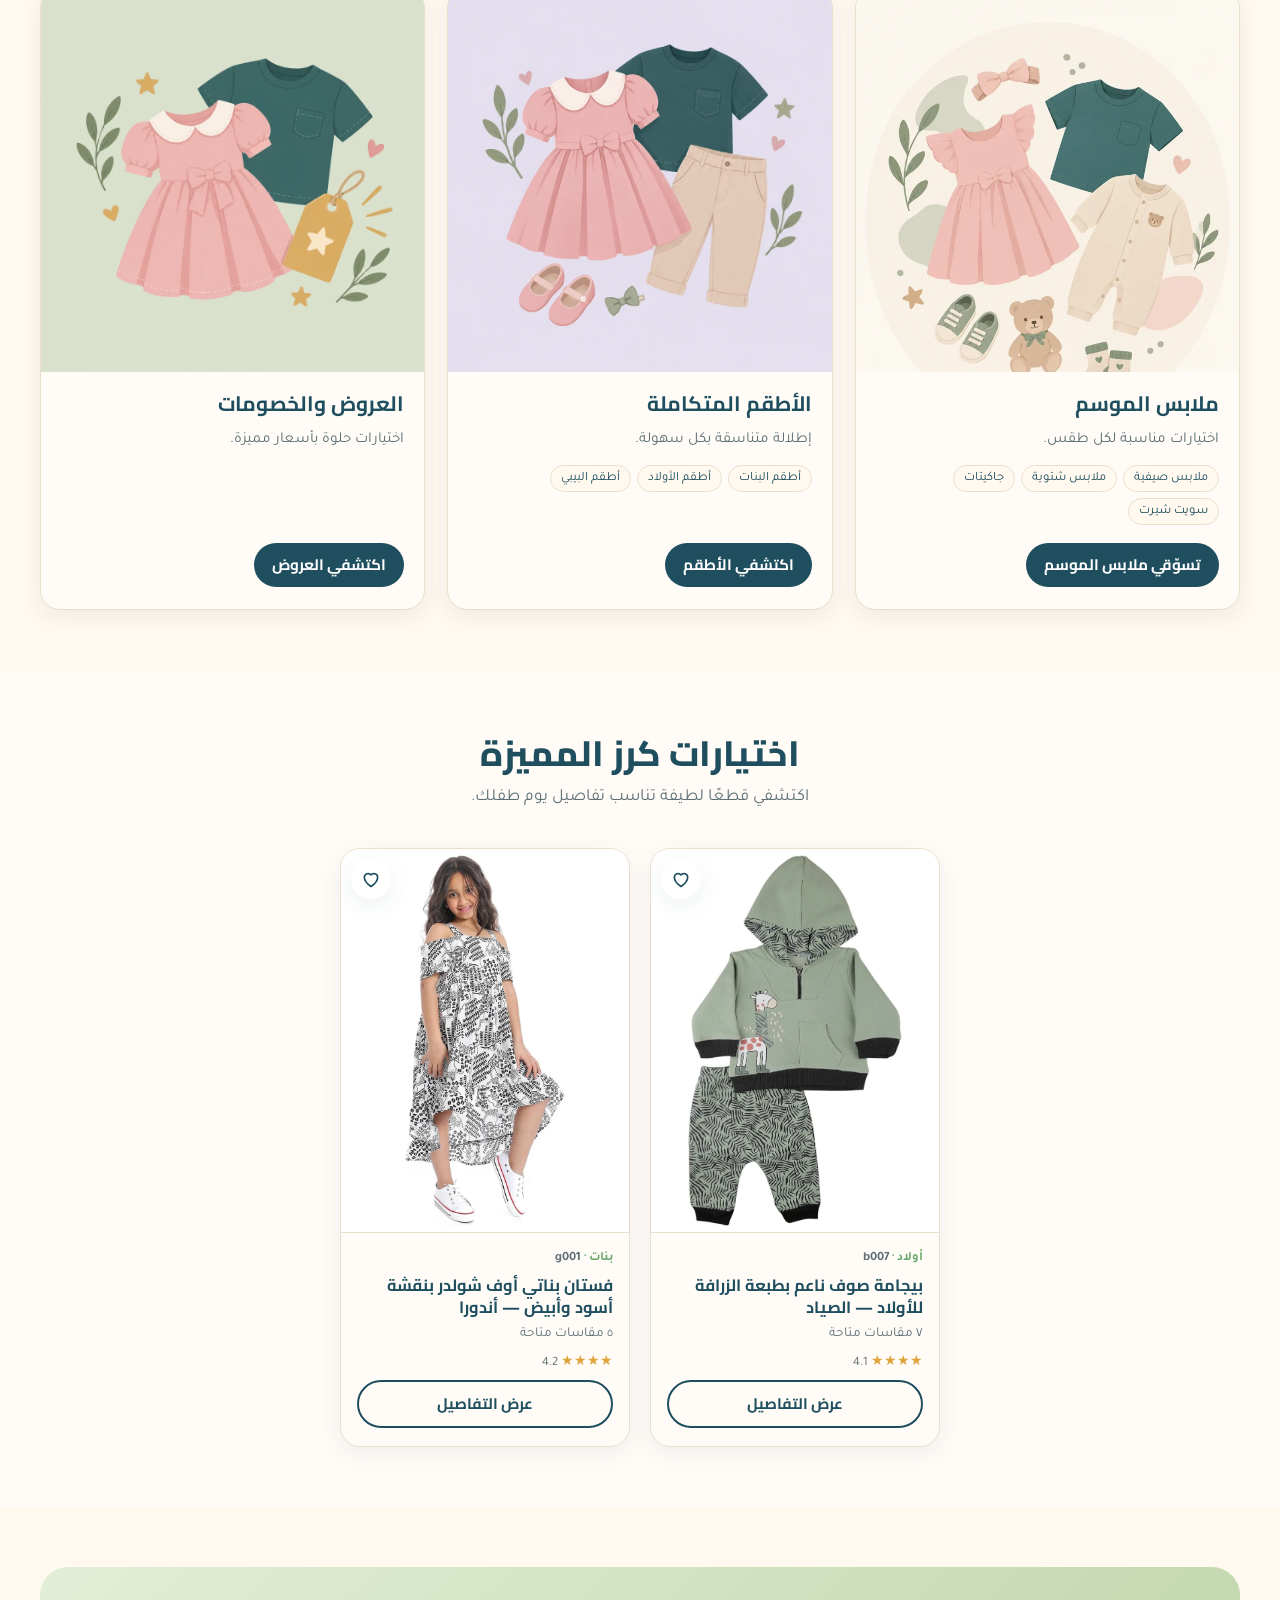
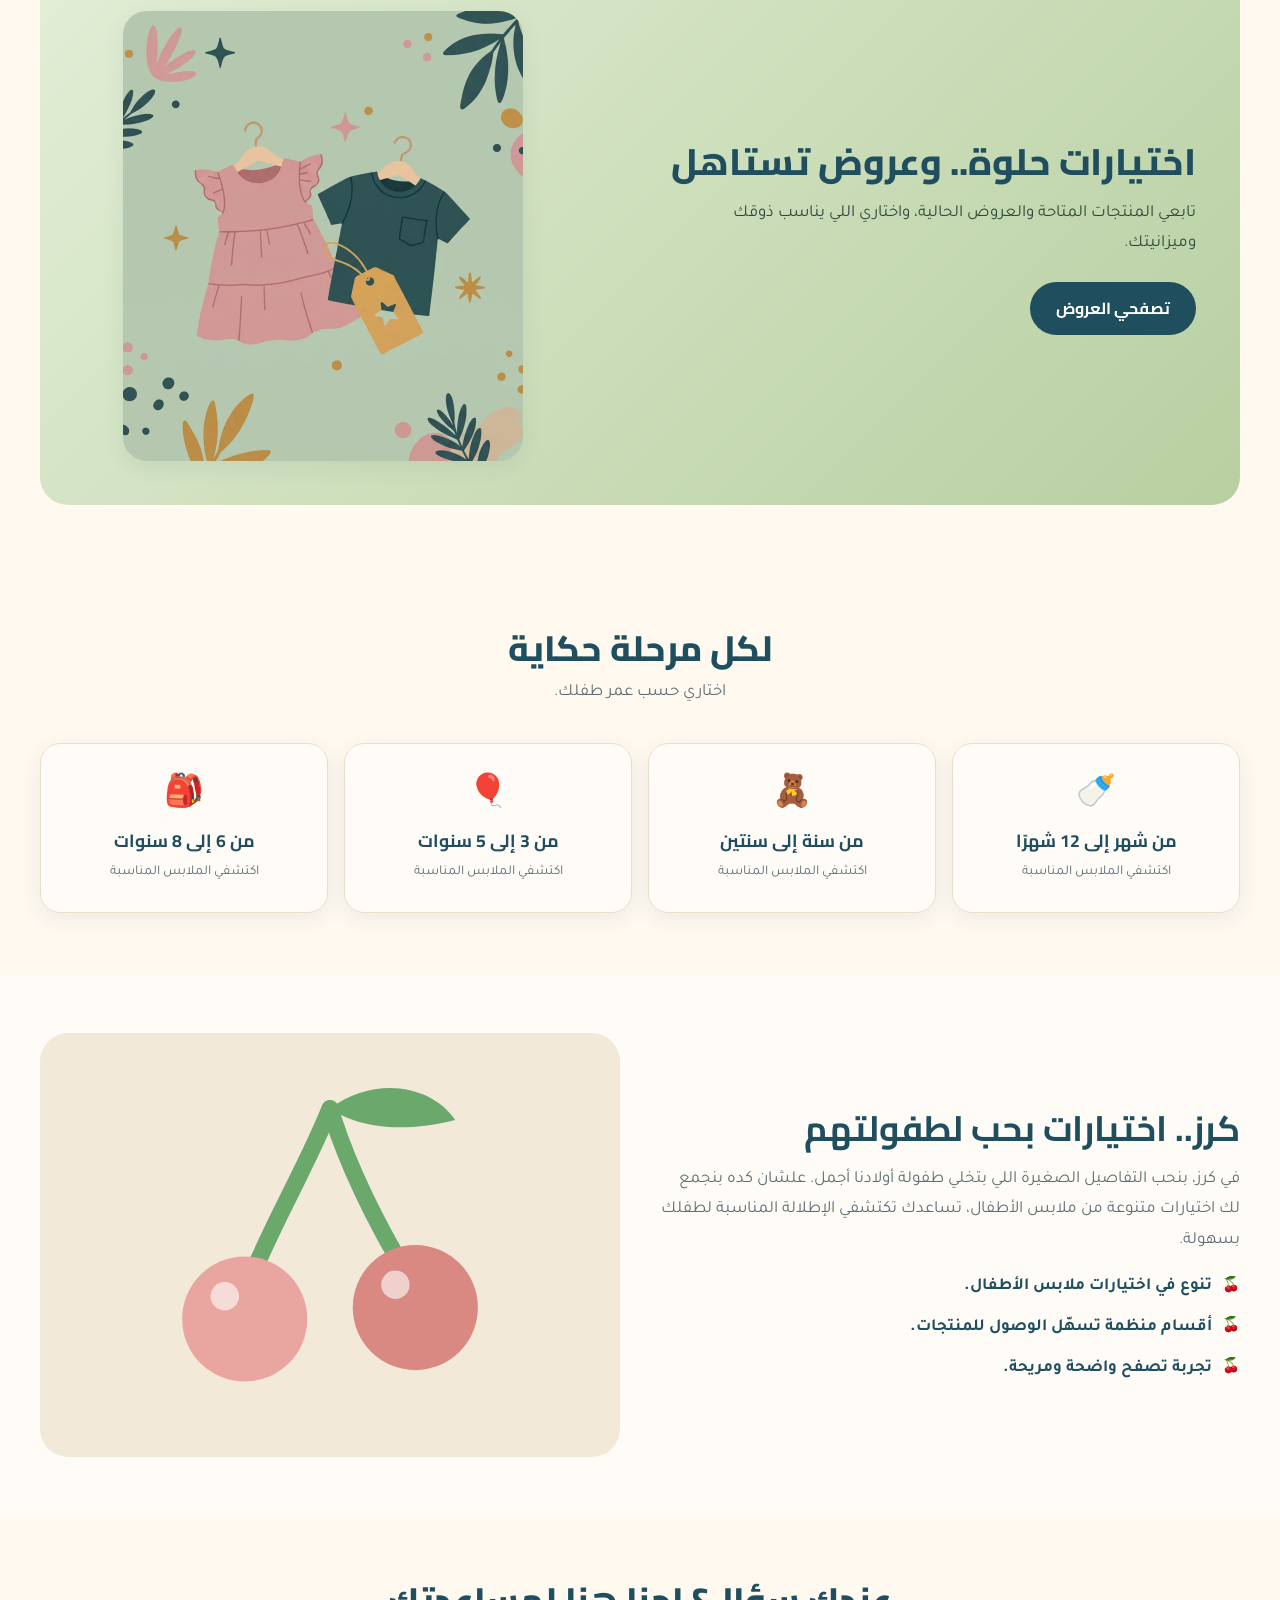
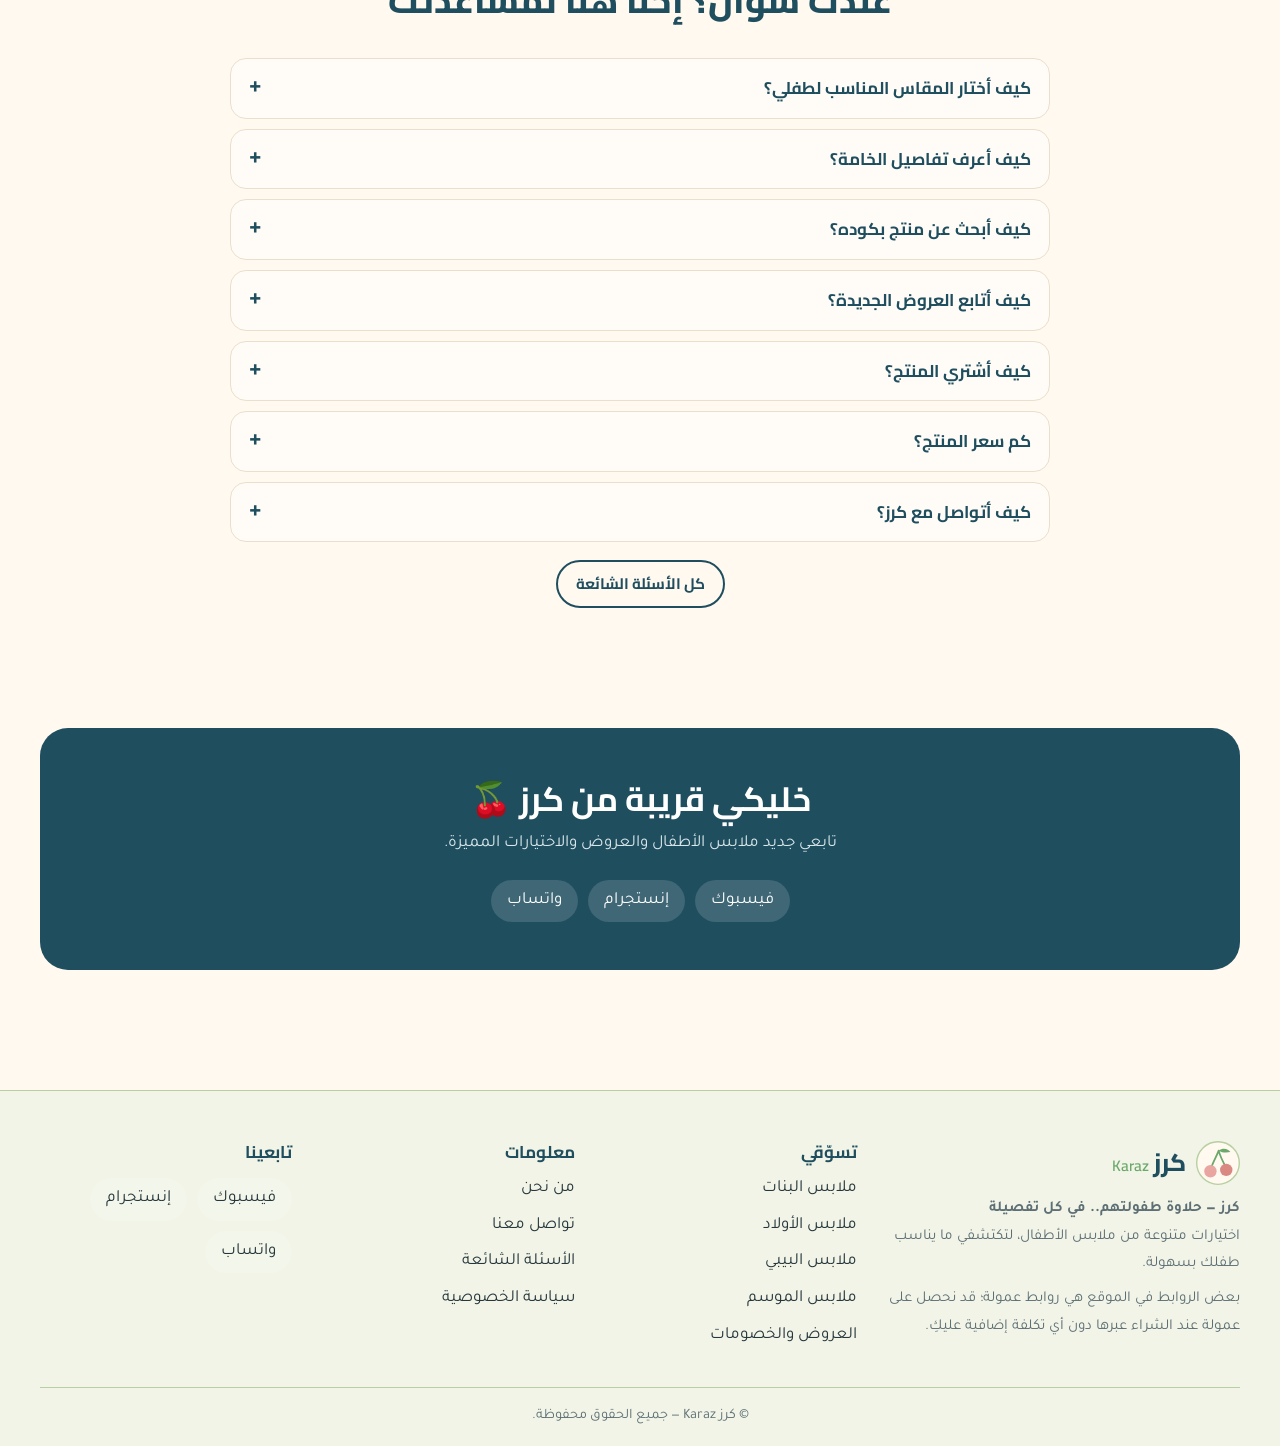
==== commit 85aadd00: "المرحلة 4: SEO ومراجعة صفحات الثقة - canonical وOpen Graph وبيانات Organization للصفحة الرئيسية - ca" ====
--- a/index.html
+++ b/index.html
@@ -6,6 +6,16 @@
 <title>كرز | ملابس أطفال للبنات والأولاد والبيبي</title>
 <meta name="description" content="كرز Karaz متجر مصري لعرض ملابس الأطفال للبنات والأولاد والبيبي. اكتشفي اختيارات أنيقة ومريحة وعروضًا مميزة بسهولة.">
 <meta name="theme-color" content="#1F4E5F">
+<link rel="canonical" href="https://karazkid.vercel.app/">
+<meta property="og:type" content="website">
+<meta property="og:locale" content="ar_EG">
+<meta property="og:site_name" content="كرز Karaz">
+<meta property="og:title" content="كرز | ملابس أطفال للبنات والأولاد والبيبي">
+<meta property="og:description" content="كرز Karaz متجر مصري لعرض ملابس الأطفال للبنات والأولاد والبيبي. اكتشفي اختيارات أنيقة ومريحة وعروضًا مميزة بسهولة.">
+<meta property="og:url" content="https://karazkid.vercel.app/">
+<meta property="og:image" content="https://karazkid.vercel.app/images/site/about.webp">
+<meta name="twitter:card" content="summary_large_image">
+<script type="application/ld+json">{"@context":"https://schema.org","@type":"Organization","name":"كرز Karaz","alternateName":"Karaz","url":"https://karazkid.vercel.app/","email":"karazkid@gmail.com","sameAs":["https://www.facebook.com/mybabykaraz","https://www.instagram.com/karaz_kid"]}</script>
 <link rel="preconnect" href="https://fonts.googleapis.com">
 <link rel="preconnect" href="https://fonts.gstatic.com" crossorigin>
 <link href="https://fonts.googleapis.com/css2?family=Cairo:wght@600;700;800&family=Tajawal:wght@400;500;700&display=swap" rel="stylesheet">
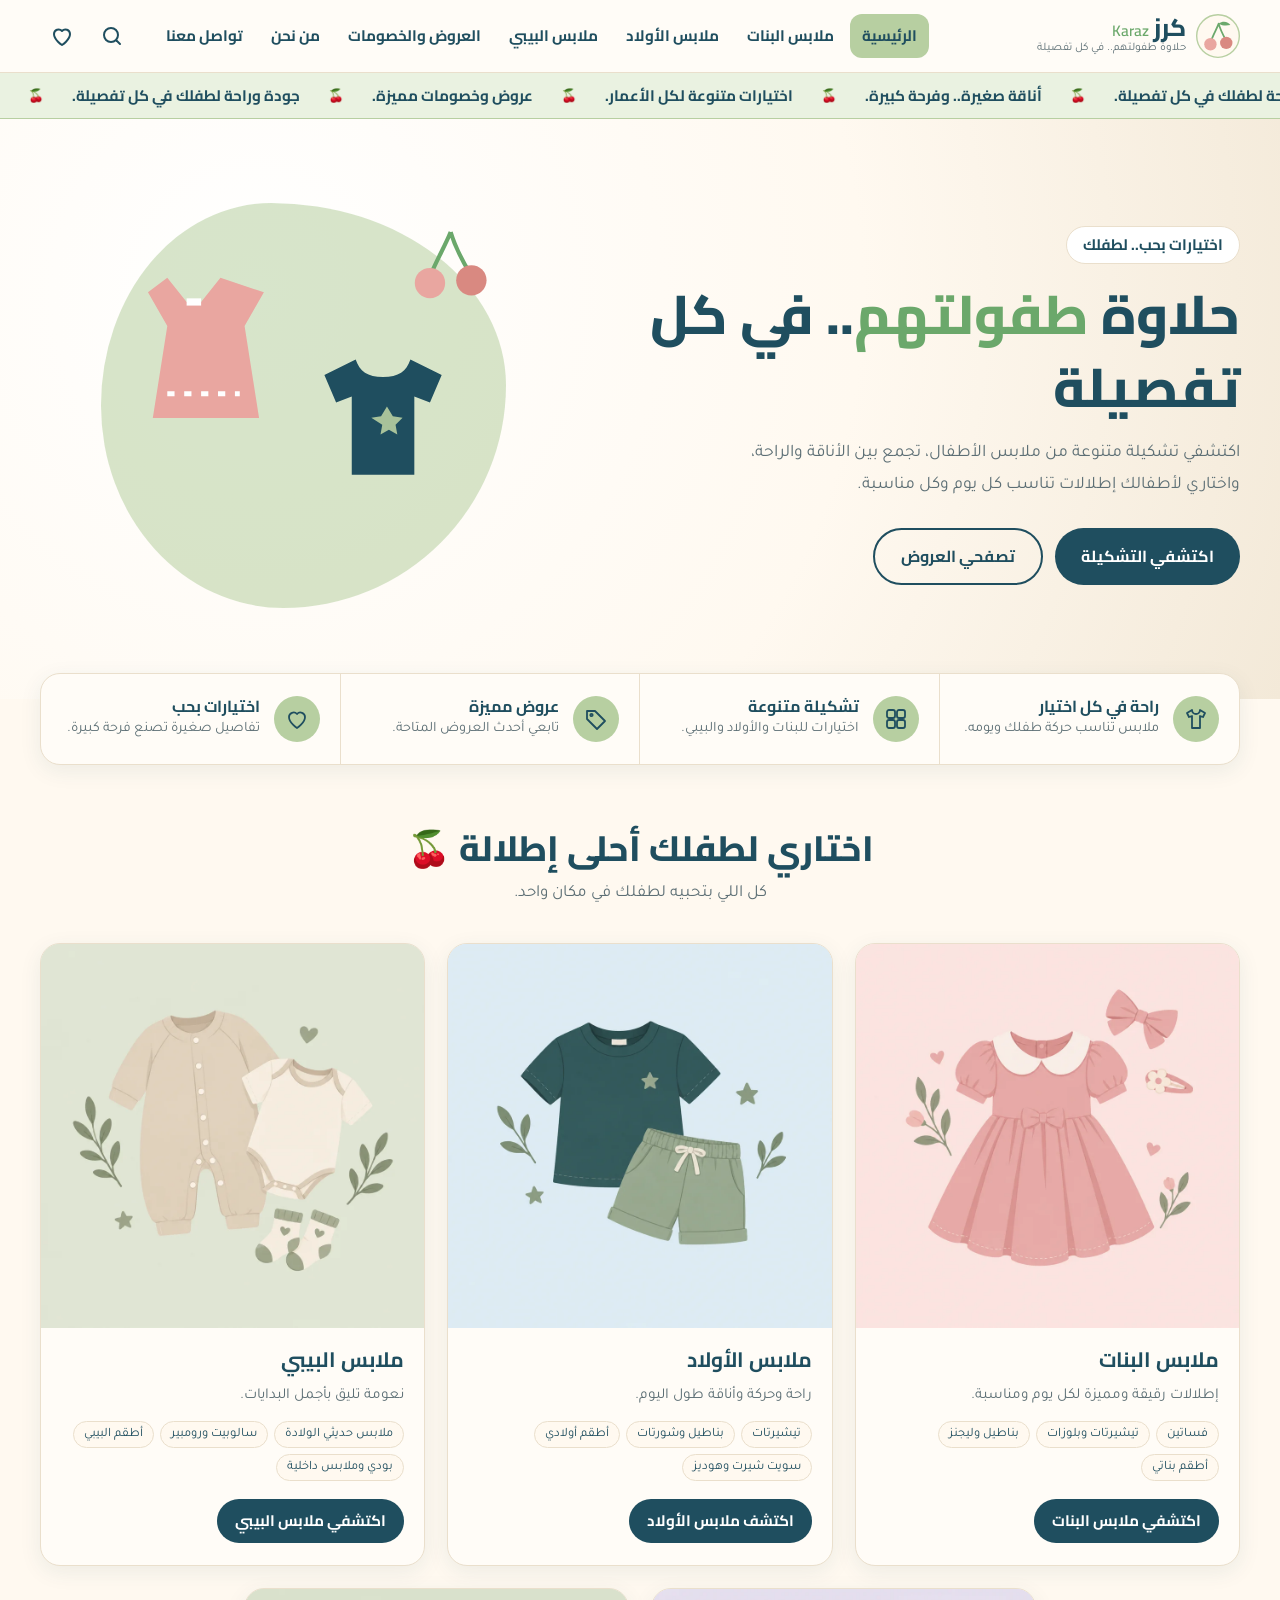
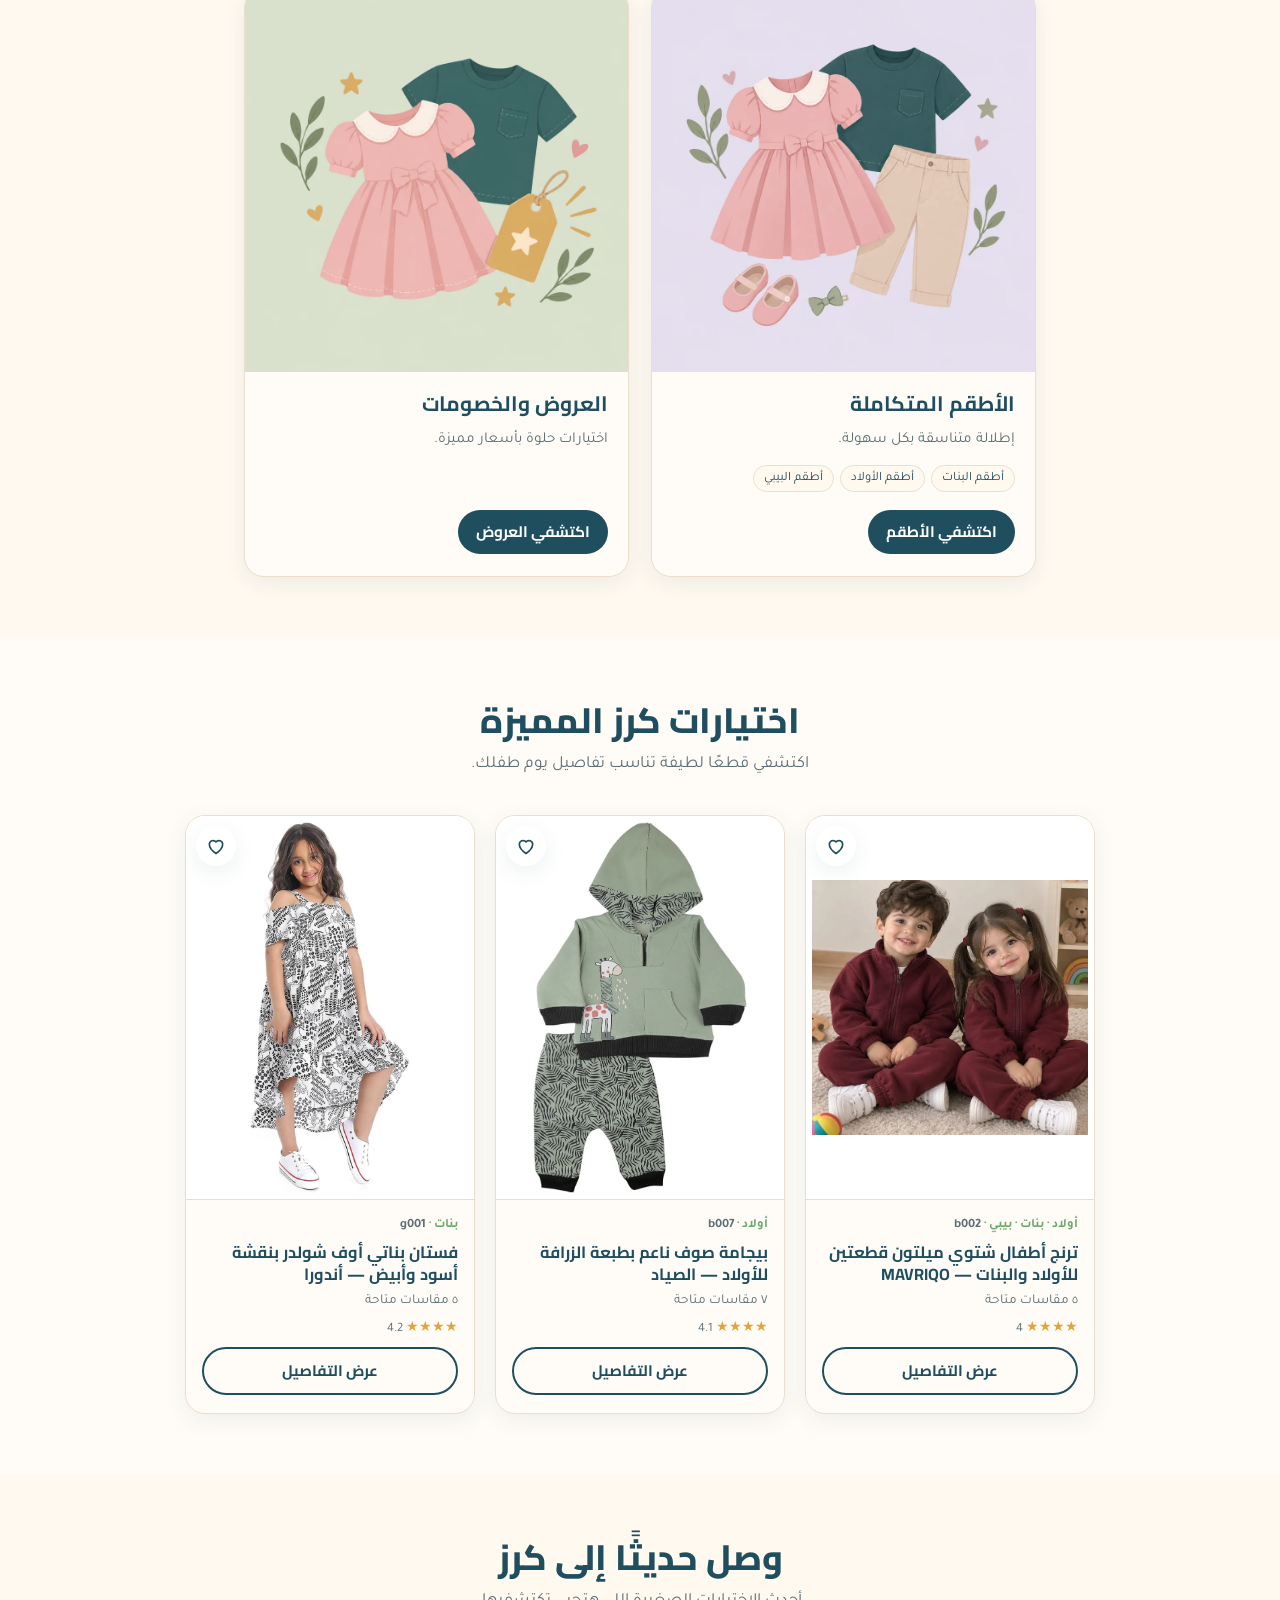
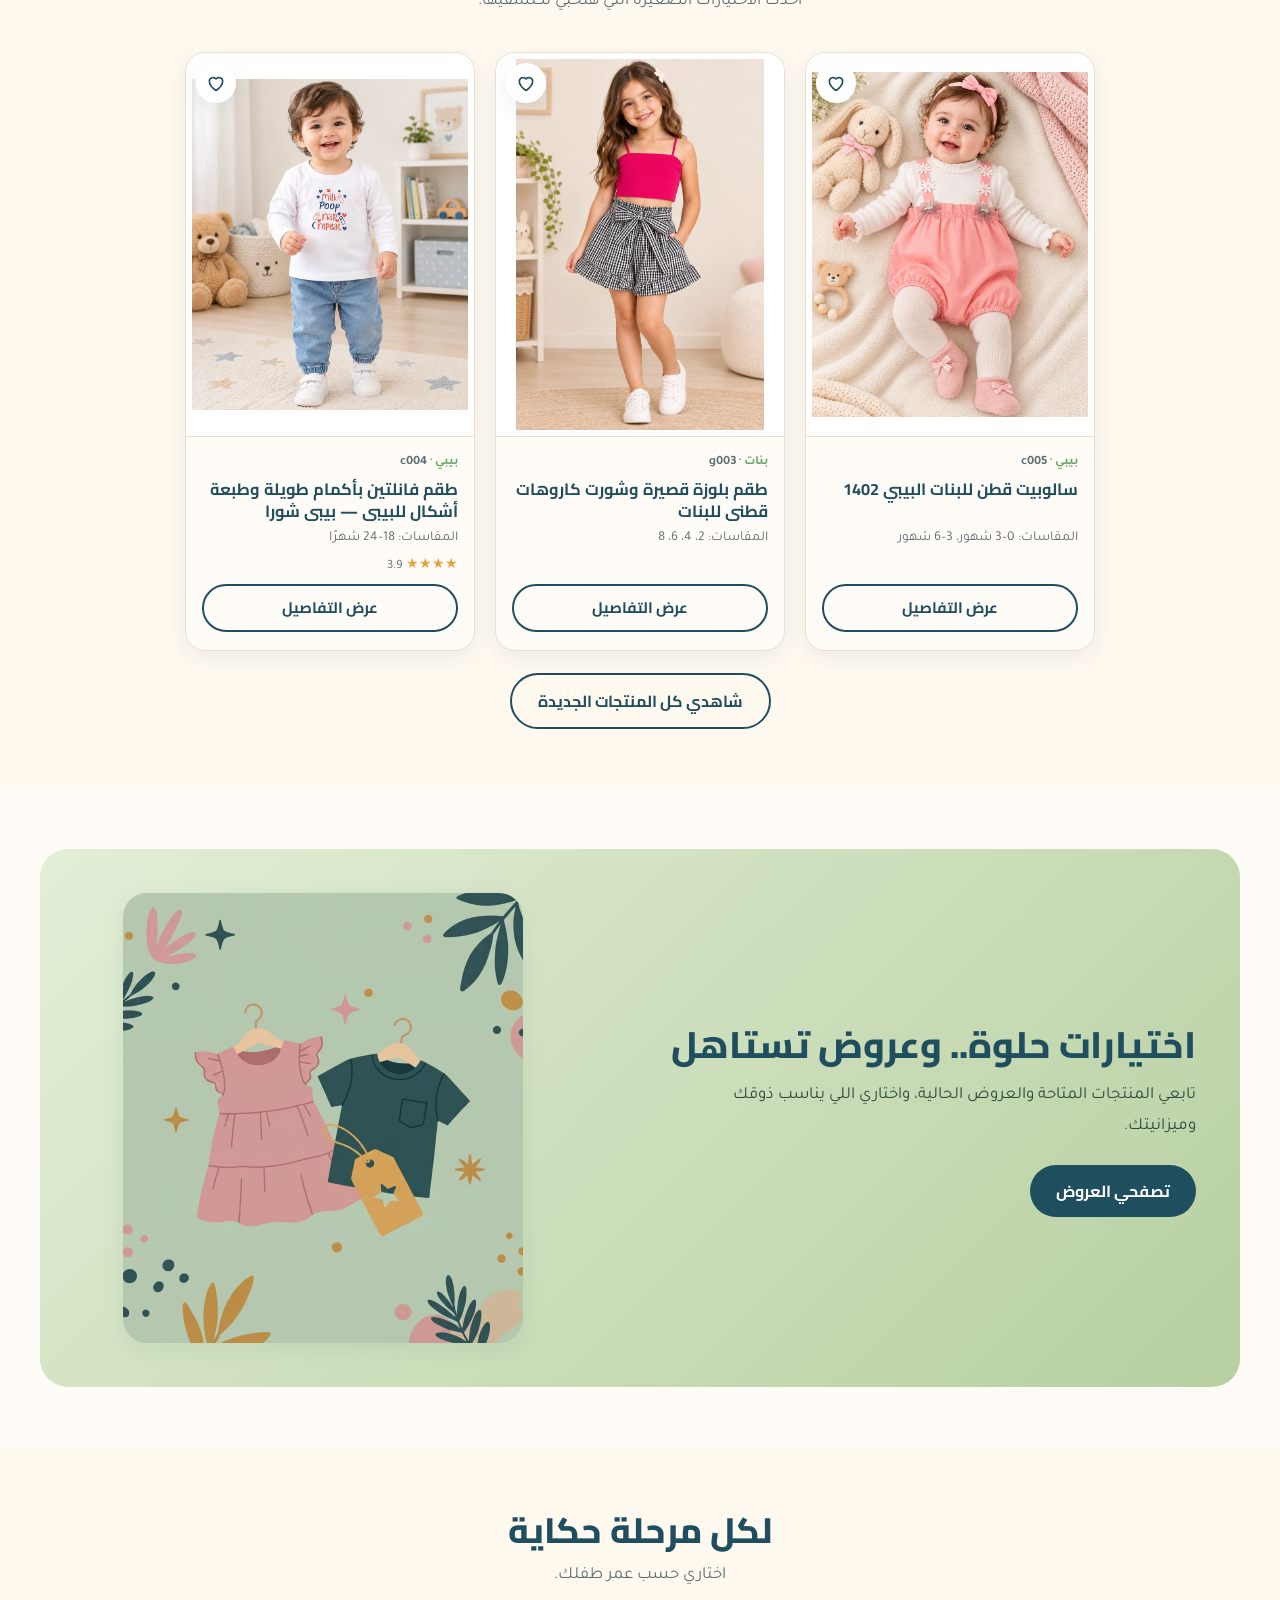
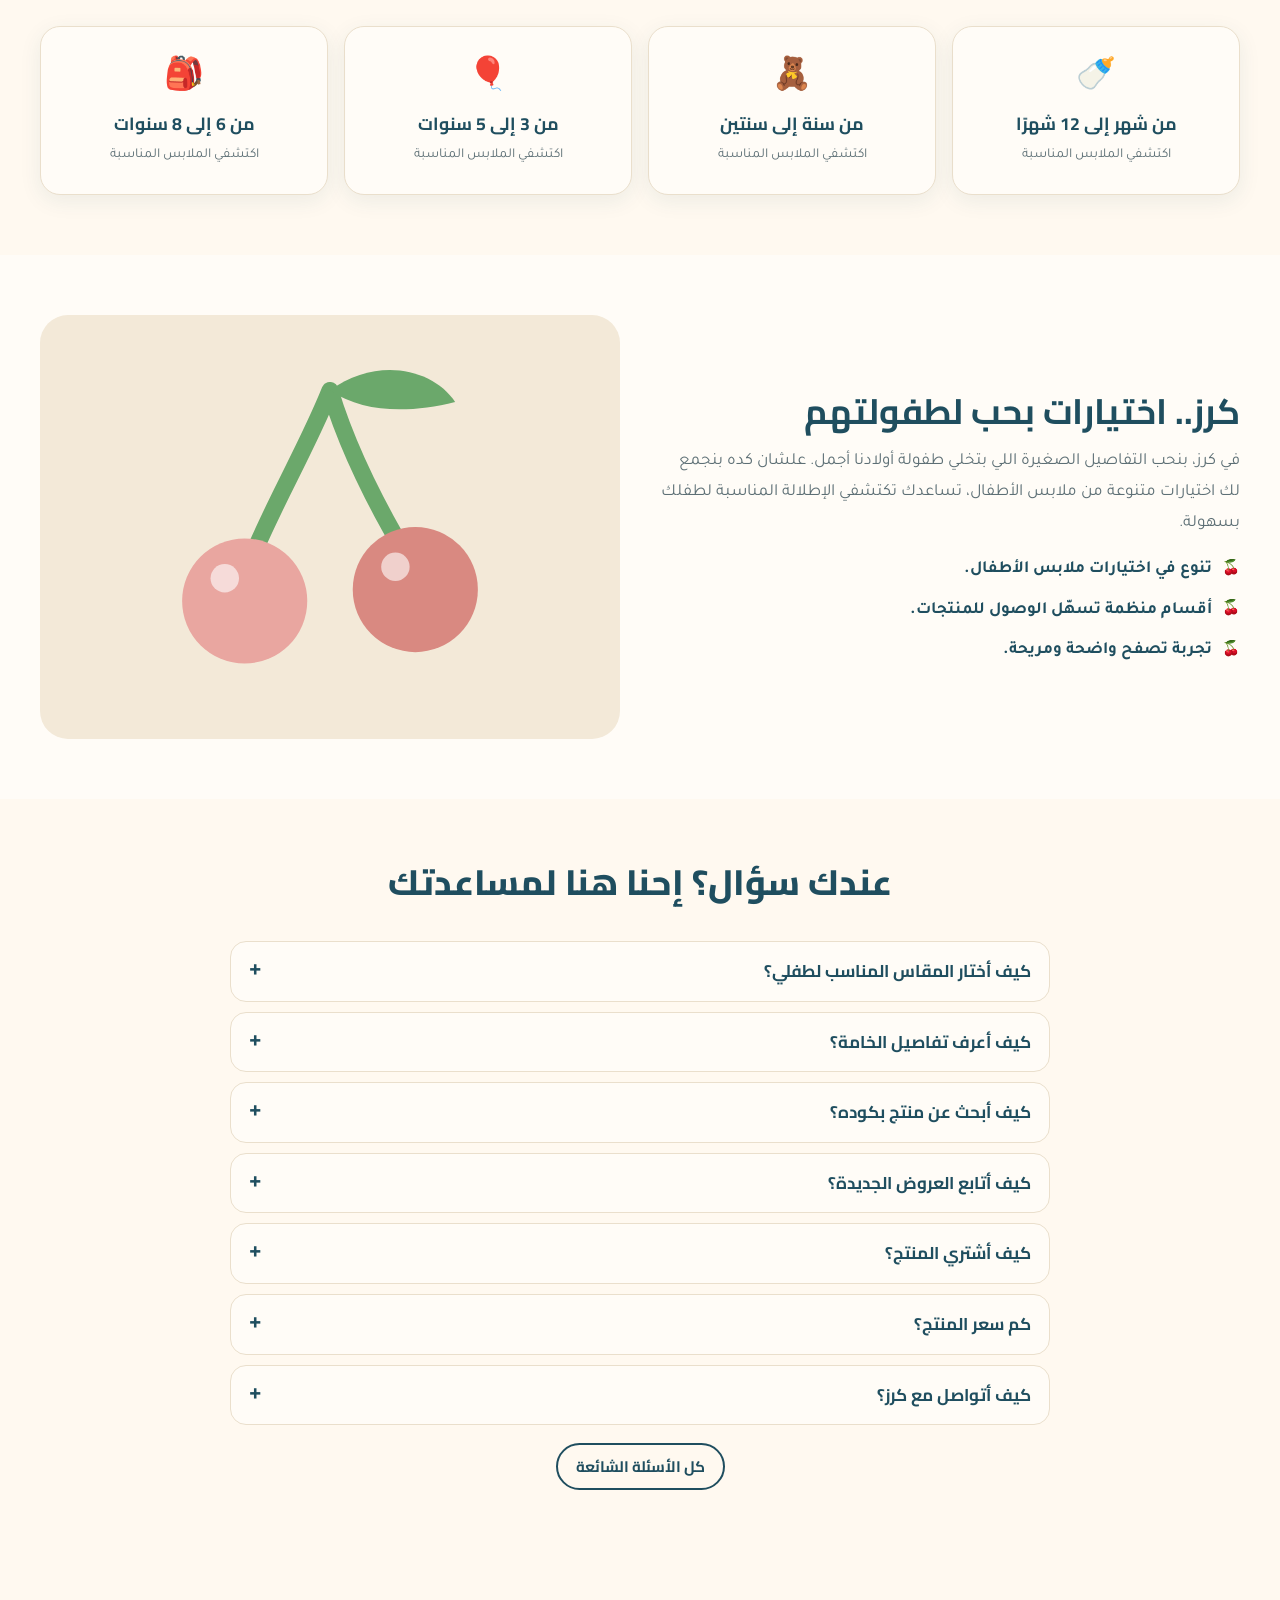
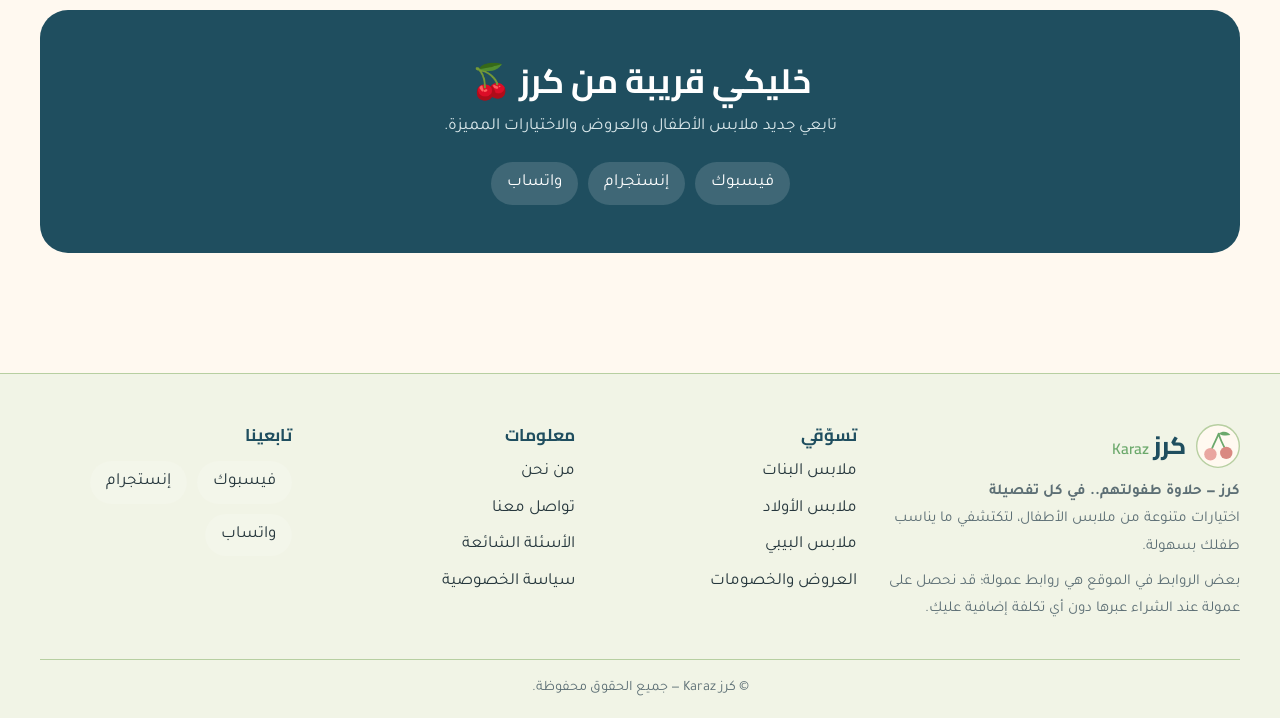
==== commit b7eae4ac: "زر العودة لأعلى الصفحة في كل صفحات الموقع Co-Authored-By: Claude Sonnet 5.5 <noreply@anthropic.com> " ====
--- a/index.html
+++ b/index.html
@@ -6,7 +6,7 @@
 <title>كرز | ملابس أطفال للبنات والأولاد والبيبي</title>
 <meta name="description" content="كرز Karaz متجر مصري لعرض ملابس الأطفال للبنات والأولاد والبيبي. اكتشفي اختيارات أنيقة ومريحة وعروضًا مميزة بسهولة.">
 <meta name="theme-color" content="#1F4E5F">
-<link rel="canonical" href="https://karazkid.vercel.app/">
+<link rel="icon" type="image/svg+xml" href="favicon.svg"><link rel="icon" type="image/png" sizes="32x32" href="favicon-32.png"><link rel="apple-touch-icon" href="apple-touch-icon.png"><link rel="canonical" href="https://karazkid.vercel.app/">
 <meta property="og:type" content="website">
 <meta property="og:locale" content="ar_EG">
 <meta property="og:site_name" content="كرز Karaz">
@@ -31,5 +31,6 @@
 <script src="assets/config.js"></script>
 <script src="products/products.js"></script>
 <script src="assets/app.js"></script>
+<script src="assets/totop.js" defer></script>
 </body>
 </html>
--- a/assets/style.css
+++ b/assets/style.css
@@ -103,7 +103,7 @@
 .feature p{font-size:.9rem;color:var(--muted);line-height:1.6}
 
 /* category cards */
-.cat-grid{display:grid;grid-template-columns:repeat(3,1fr);gap:22px}
+.cat-grid{display:flex;flex-wrap:wrap;justify-content:center;gap:22px}.cat-grid>.cat-card{flex:0 0 calc((100% - 44px)/3);min-width:0}
 .cat-card{background:var(--warm-white);border:1px solid var(--line);border-radius:var(--radius);overflow:hidden;box-shadow:var(--shadow);display:flex;flex-direction:column;transition:.25s}
 .cat-card:hover{transform:translateY(-4px)}
 .cat-media{aspect-ratio:1/1;display:grid;place-items:center;overflow:hidden}
@@ -257,7 +257,7 @@
 
 @media(max-width:1000px){
   .prod-grid,.tips-grid{grid-template-columns:repeat(3,1fr)}
-  .cat-grid{grid-template-columns:repeat(2,1fr)}
+  .cat-grid>.cat-card{flex-basis:calc((100% - 22px)/2)}
   .features-grid{grid-template-columns:repeat(2,1fr)}
   .feature:nth-child(3){border-inline-start:0}
   .feature:nth-child(n+3){border-top:1px solid var(--line)}
@@ -274,7 +274,7 @@
   .hero-art{max-width:300px;order:-1}
   .prod-grid,.prod-grid.list,.tips-grid{grid-template-columns:repeat(2,1fr);gap:12px}
   .more-box{grid-column:1/-1}
-  .cat-grid{grid-template-columns:1fr}
+  .cat-grid>.cat-card{flex-basis:100%}
   .age-grid{grid-template-columns:repeat(2,1fr)}
   .why,.pd{grid-template-columns:1fr}
   .listing{grid-template-columns:1fr}
